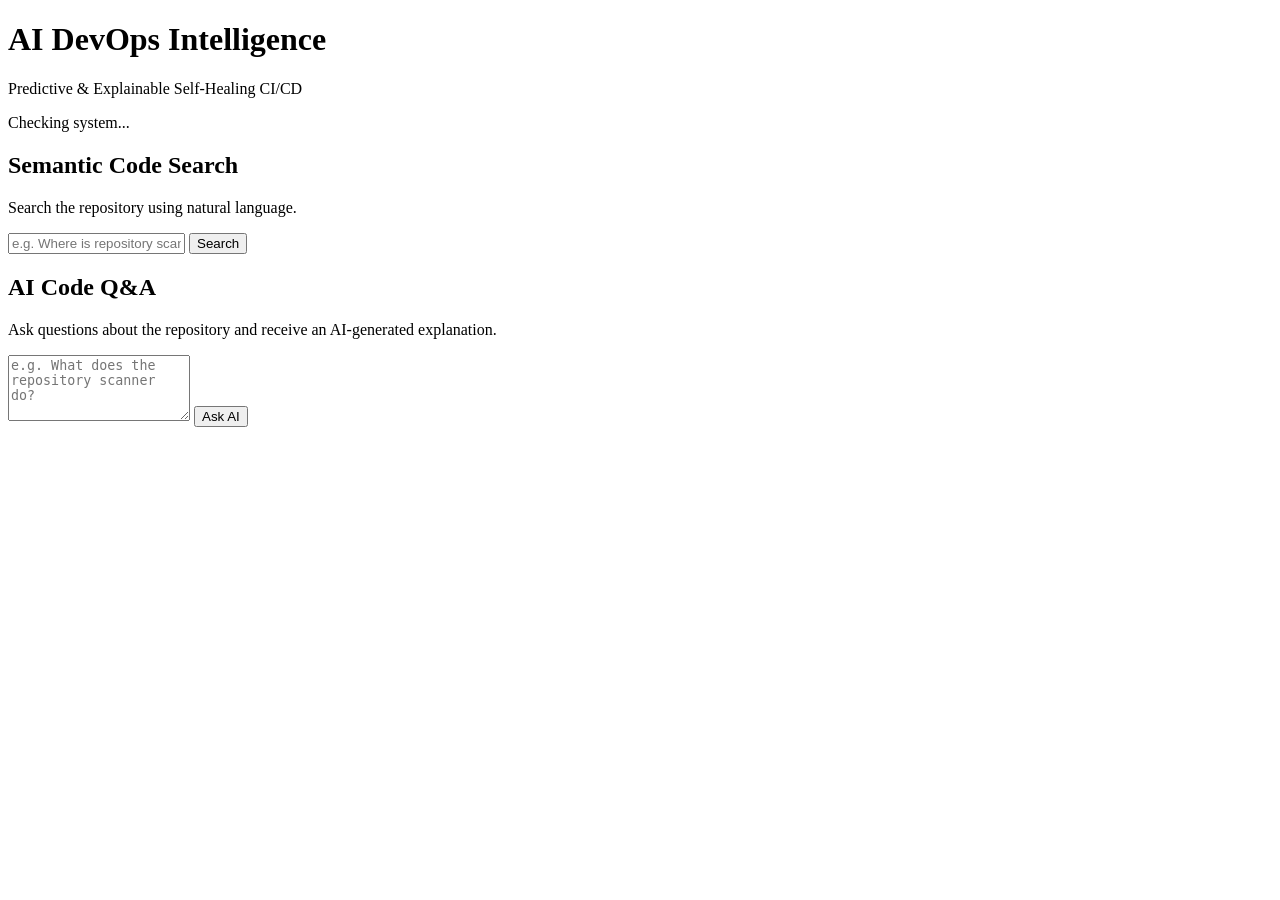
==== src/static/index.html @ eff93aab "feat: add AI code intelligence dashboard" ====
<!DOCTYPE html>
<html lang="en">
<head>
    <meta charset="UTF-8">
    <meta name="viewport" content="width=device-width, initial-scale=1.0">
    <title>AI DevOps Intelligence</title>
    <link rel="stylesheet" href="/static/style.css">
</head>

<body>
    <header class="header">
        <div>
            <h1>AI DevOps Intelligence</h1>
            <p>Predictive & Explainable Self-Healing CI/CD</p>
        </div>
        <div id="health-status" class="status">Checking system...</div>
    </header>

    <main class="container">

        <section class="card">
            <h2>Semantic Code Search</h2>
            <p>Search the repository using natural language.</p>

            <div class="input-row">
                <input
                    id="search-query"
                    type="text"
                    placeholder="e.g. Where is repository scanning implemented?"
                >
                <button onclick="semanticSearch()">Search</button>
            </div>

            <div id="search-results"></div>
        </section>

        <section class="card">
            <h2>AI Code Q&A</h2>
            <p>Ask questions about the repository and receive an AI-generated explanation.</p>

            <textarea
                id="qa-question"
                rows="4"
                placeholder="e.g. What does the repository scanner do?"
            ></textarea>

            <button onclick="askQuestion()">Ask AI</button>

            <div id="qa-results"></div>
        </section>

    </main>

    <script src="/static/app.js"></script>
</body>
</html>
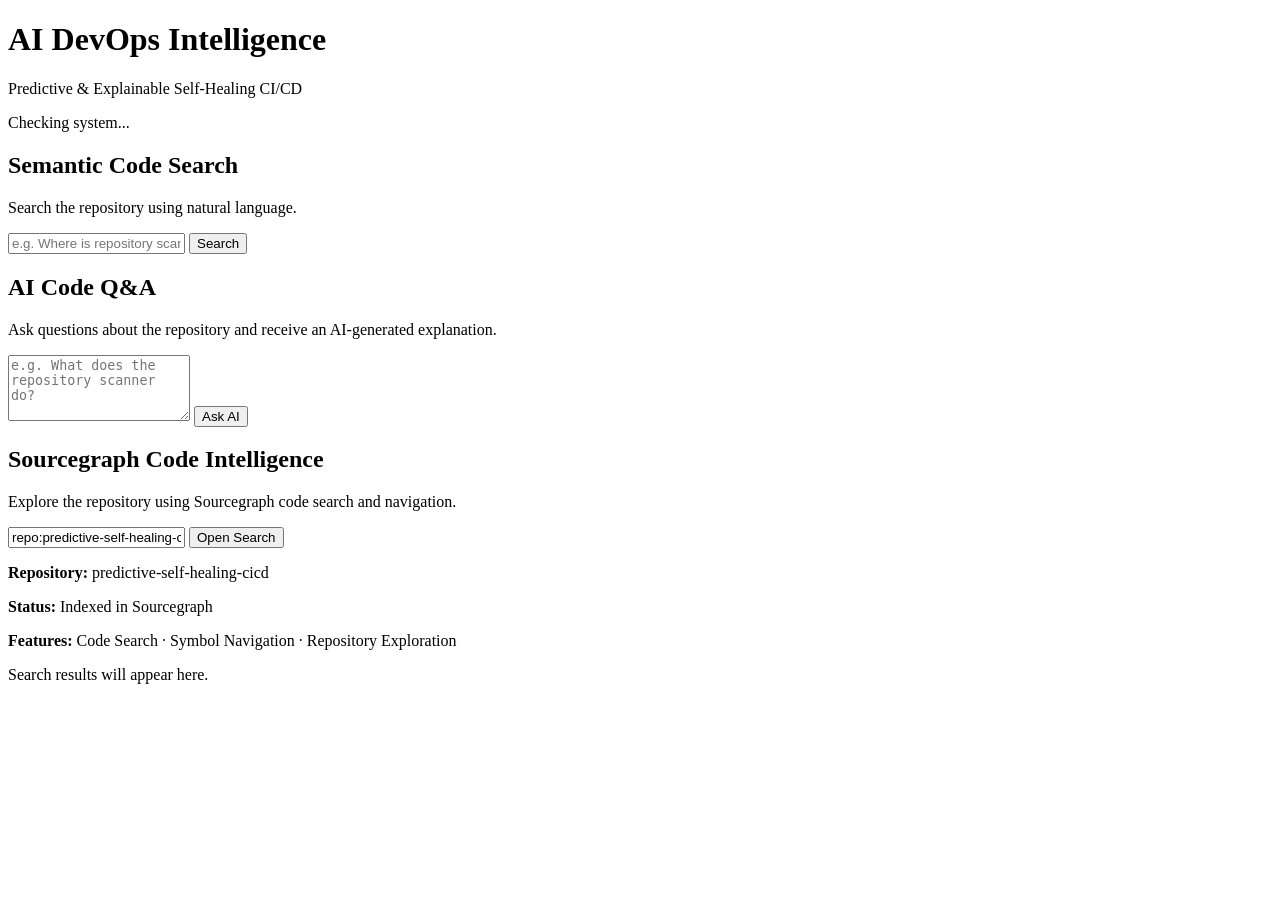
==== commit 13966329: "feat: add Sourcegraph code intelligence and AI explanations" ====
--- a/src/static/index.html
+++ b/src/static/index.html
@@ -49,6 +49,34 @@
             <div id="qa-results"></div>
         </section>
 
+
+        <section class="card">
+            <h2>Sourcegraph Code Intelligence</h2>
+            <p>
+                Explore the repository using Sourcegraph code search and navigation.
+            </p>
+
+            <div class="input-row">
+                <input
+                    id="sourcegraph-query"
+                    type="text"
+                    value="repo:predictive-self-healing-cicd"
+                    placeholder="e.g. repo:predictive-self-healing-cicd health_check"
+                >
+                <button onclick="openSourcegraph()">Open Search</button>
+            </div>
+
+            <div class="sourcegraph-info">
+                <p><strong>Repository:</strong> predictive-self-healing-cicd</p>
+                <p><strong>Status:</strong> Indexed in Sourcegraph</p>
+                <p><strong>Features:</strong> Code Search · Symbol Navigation · Repository Exploration</p>
+            </div>
+
+            <div id="sourcegraph-results" class="sourcegraph-results">
+                <p>Search results will appear here.</p>
+            </div>
+        </section>
+
     </main>
 
     <script src="/static/app.js"></script>
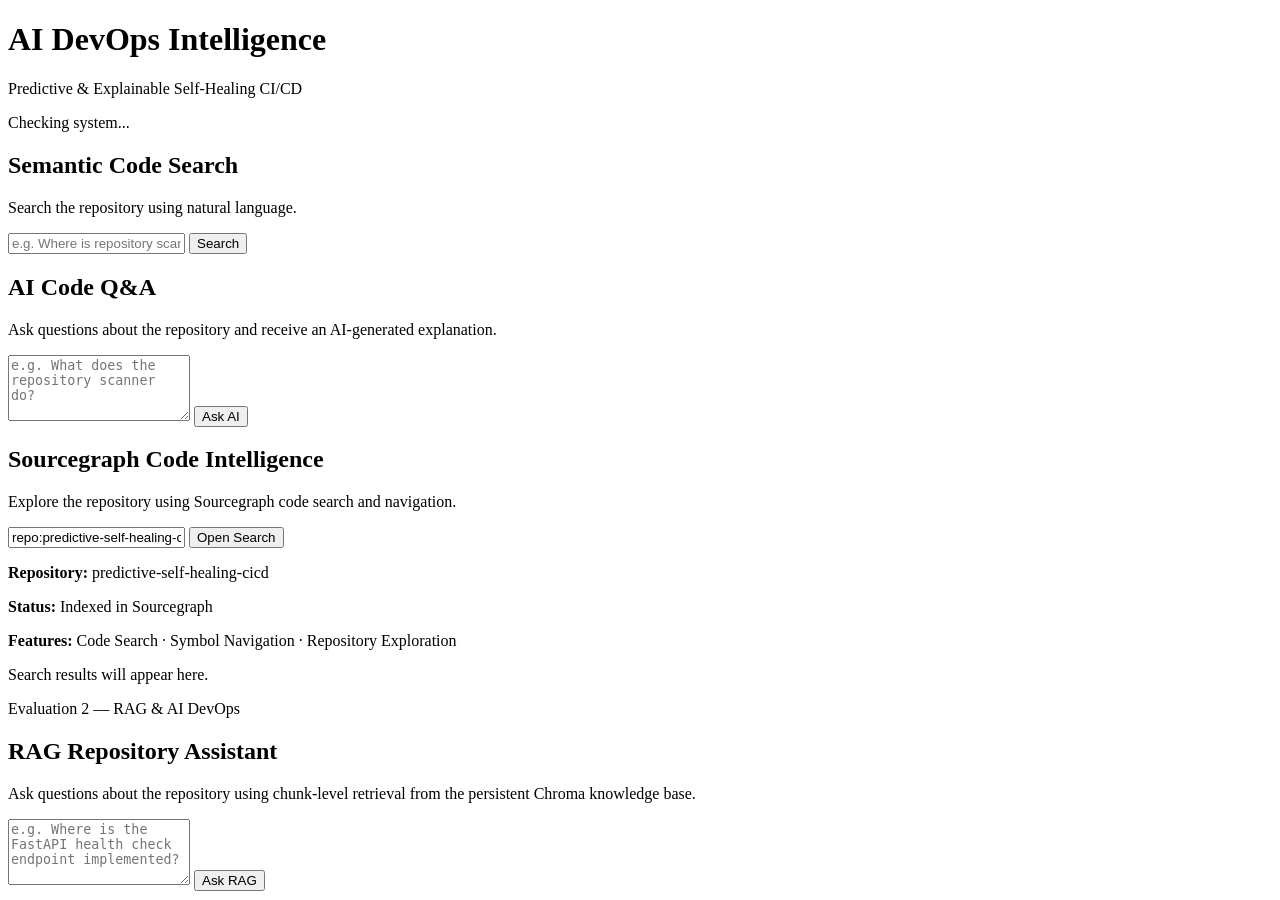
==== commit 3c4e7317: "feat: add RAG repository assistant UI" ====
--- a/src/static/index.html
+++ b/src/static/index.html
@@ -77,6 +77,25 @@
             </div>
         </section>
 
+        <section class="card evaluation-section">
+            <div class="evaluation-badge">Evaluation 2 — RAG &amp; AI DevOps</div>
+            <h2>RAG Repository Assistant</h2>
+            <p>
+                Ask questions about the repository using chunk-level retrieval
+                from the persistent Chroma knowledge base.
+            </p>
+
+            <textarea
+                id="rag-question"
+                rows="4"
+                placeholder="e.g. Where is the FastAPI health check endpoint implemented?"
+            ></textarea>
+
+            <button onclick="askRAG()">Ask RAG</button>
+
+            <div id="rag-results"></div>
+        </section>
+
     </main>
 
     <script src="/static/app.js"></script>
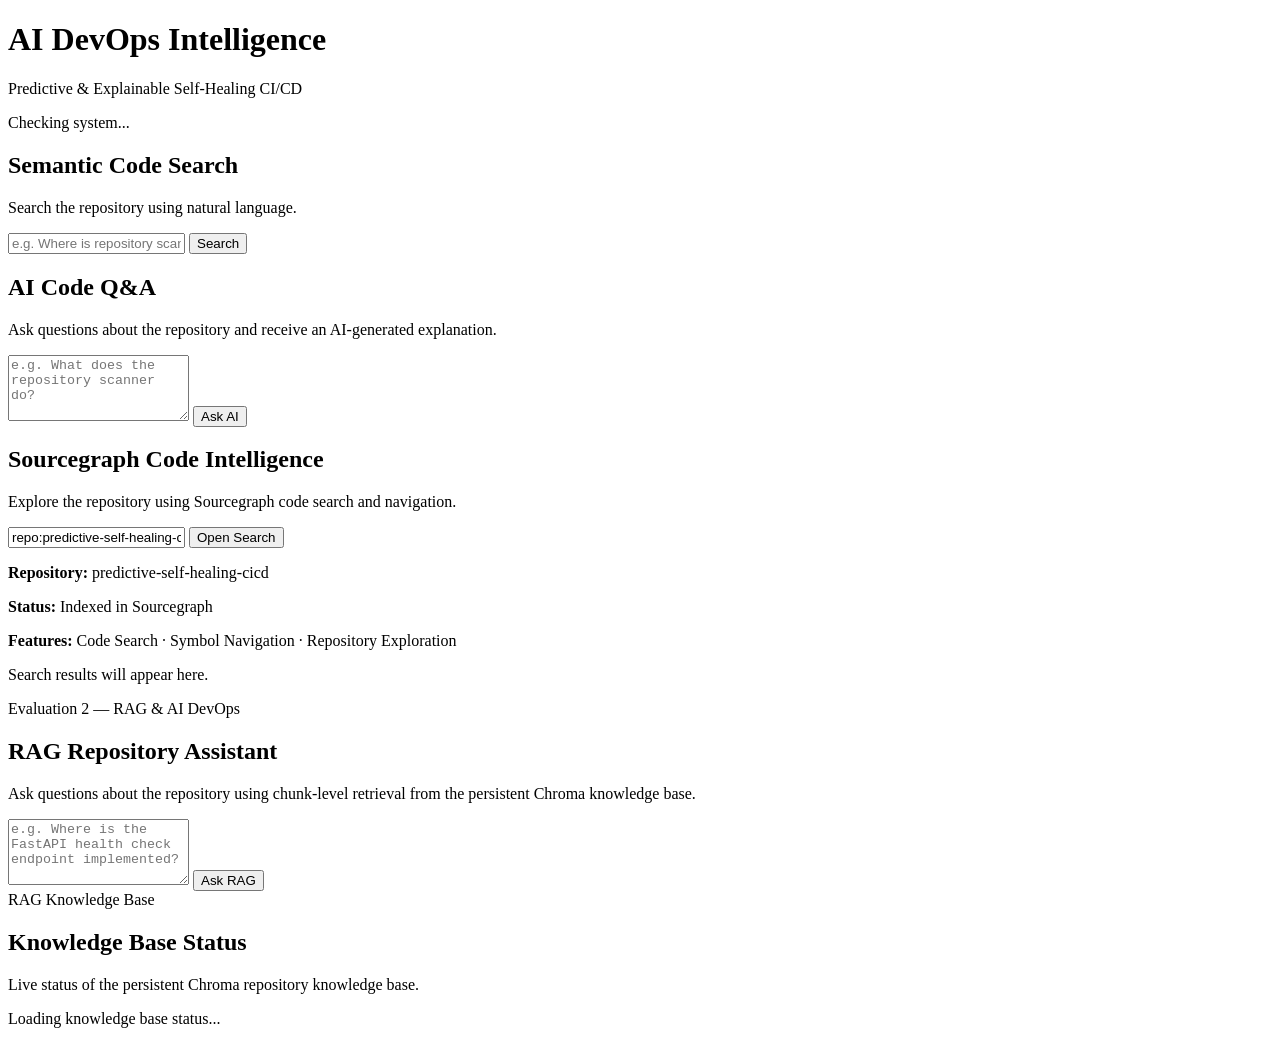
==== commit c0b075df: "feat: add RAG knowledge base status UI" ====
--- a/src/static/index.html
+++ b/src/static/index.html
@@ -96,6 +96,18 @@
             <div id="rag-results"></div>
         </section>
 
+        <section class="card rag-status-card">
+            <div class="evaluation-badge">RAG Knowledge Base</div>
+            <h2>Knowledge Base Status</h2>
+            <p>
+                Live status of the persistent Chroma repository knowledge base.
+            </p>
+
+            <div id="rag-status" class="rag-status-grid">
+                <p class="loading">Loading knowledge base status...</p>
+            </div>
+        </section>
+
     </main>
 
     <script src="/static/app.js"></script>
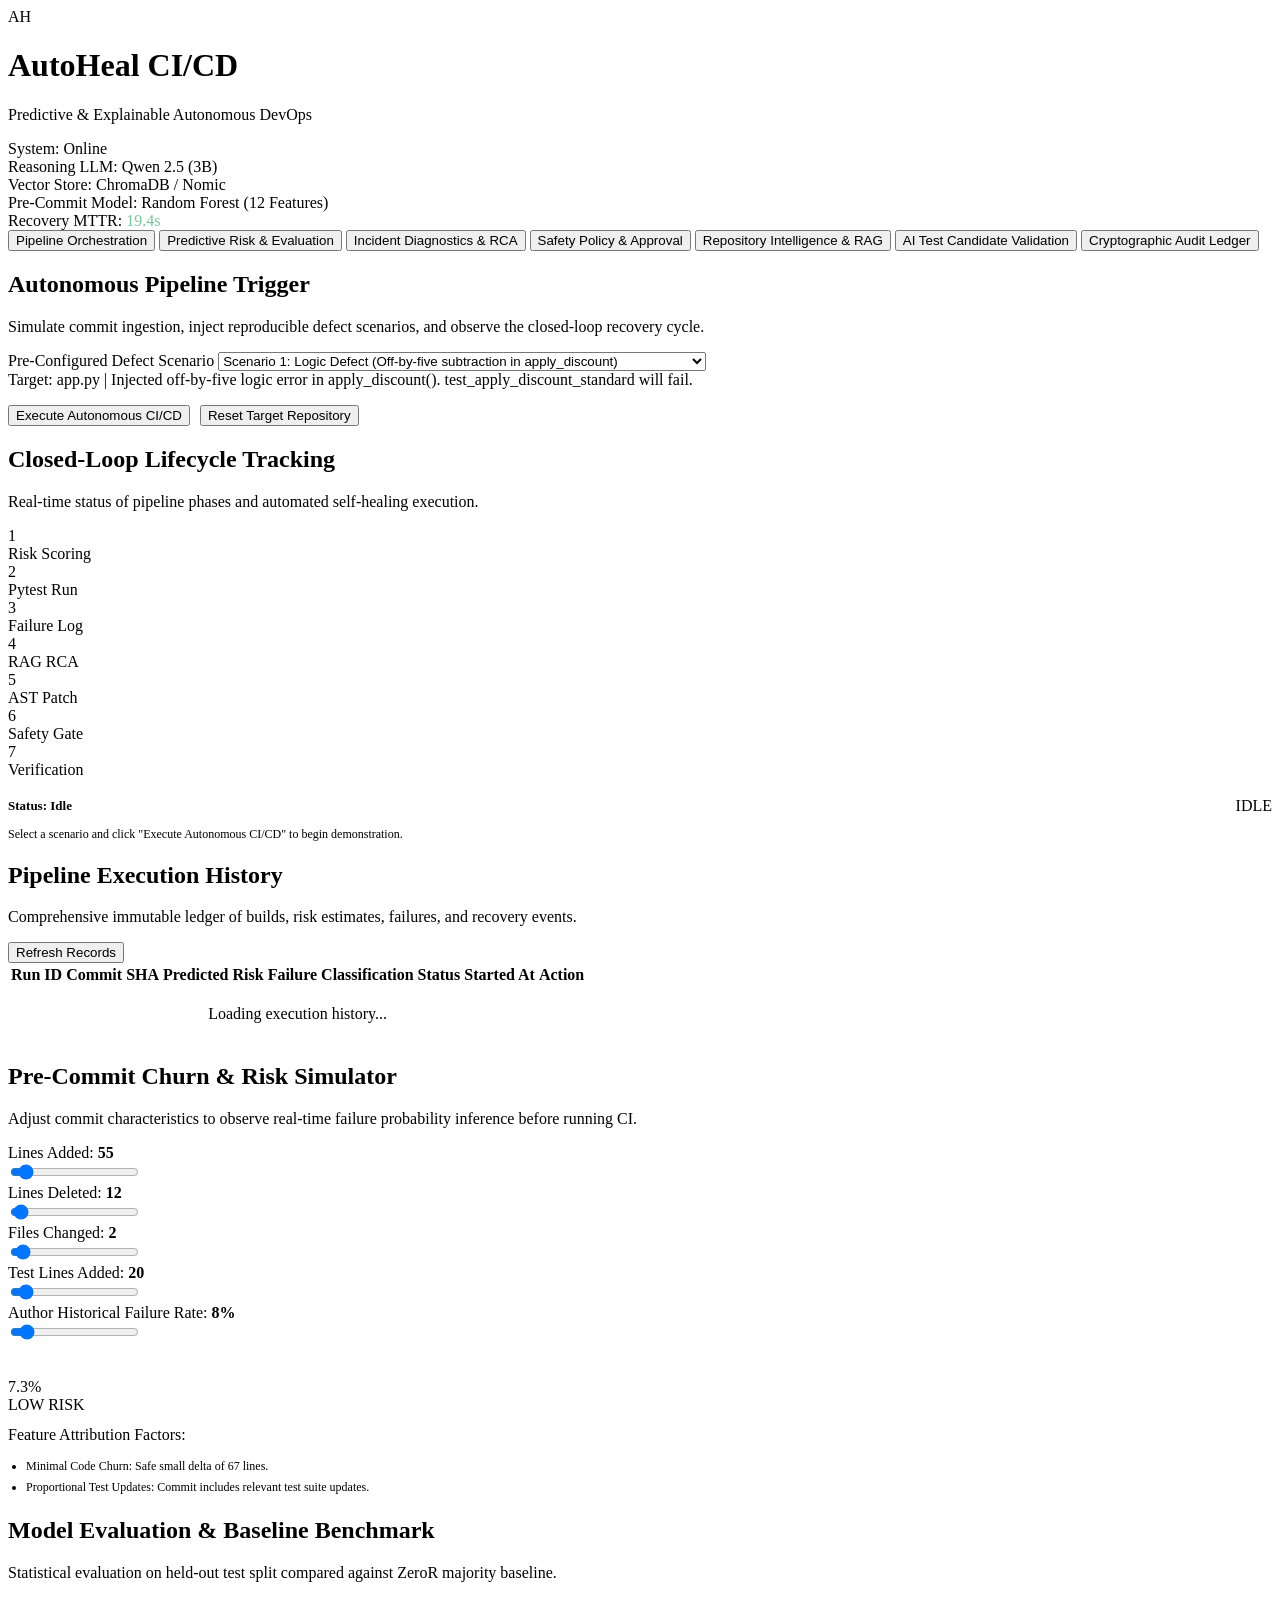
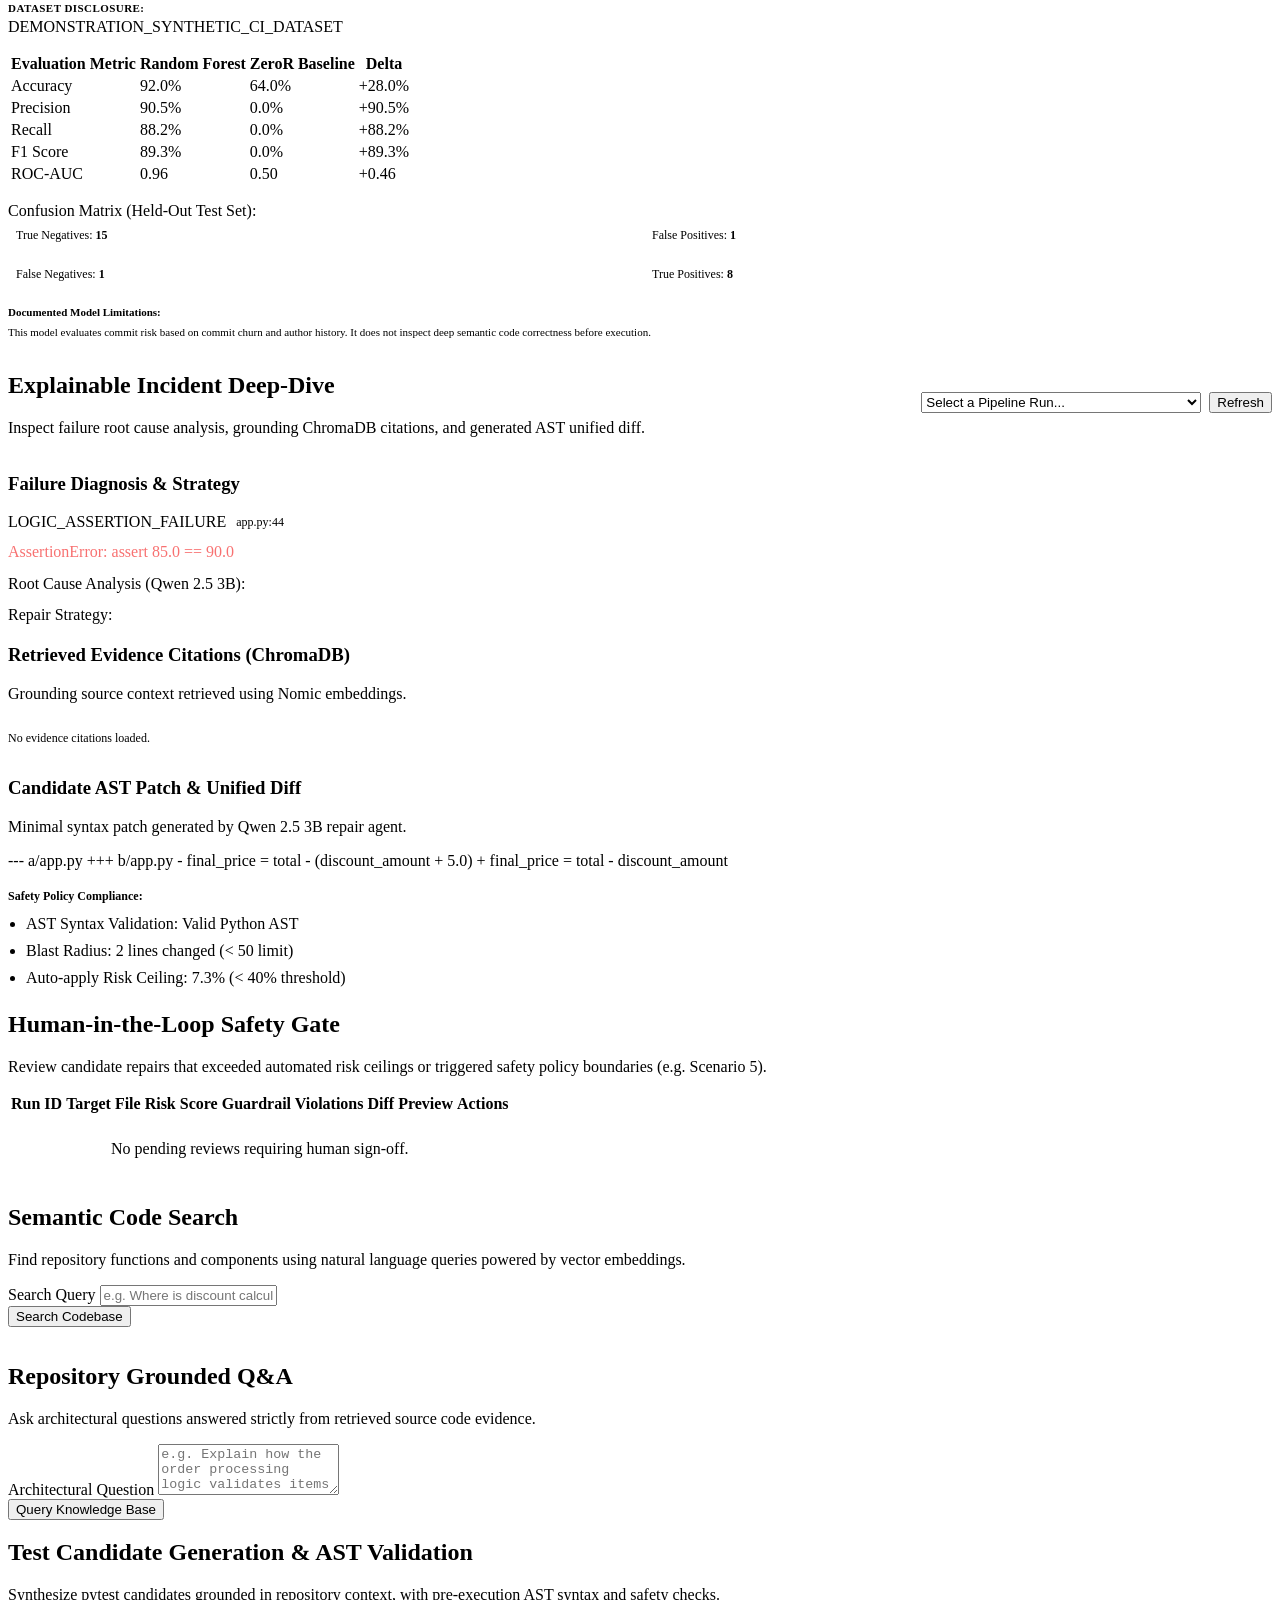
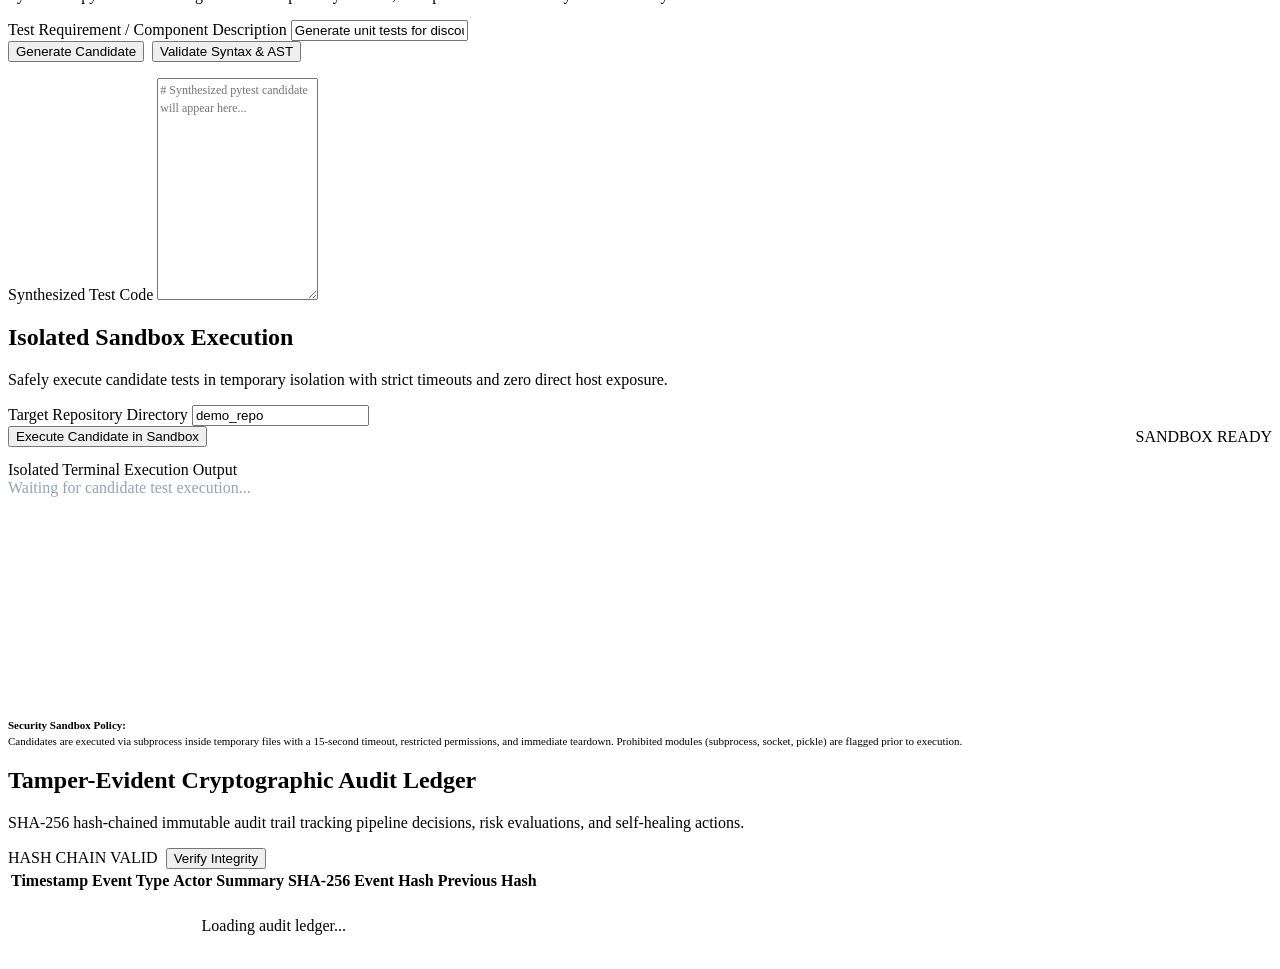
==== commit bc5216d5: "Updated the UI and Files" ====
--- a/src/static/index.html
+++ b/src/static/index.html
@@ -3,110 +3,577 @@
 <head>
     <meta charset="UTF-8">
     <meta name="viewport" content="width=device-width, initial-scale=1.0">
-    <title>AI DevOps Intelligence</title>
+    <title>AutoHeal CI/CD — Enterprise Autonomous DevOps Platform</title>
     <link rel="stylesheet" href="/static/style.css">
+    <link rel="preconnect" href="https://fonts.googleapis.com">
+    <link rel="preconnect" href="https://fonts.gstatic.com" crossorigin>
+    <link href="https://fonts.googleapis.com/css2?family=Inter:wght@400;500;600;700&family=JetBrains+Mono:wght@400;500;600&display=swap" rel="stylesheet">
 </head>
-
 <body>
-    <header class="header">
-        <div>
-            <h1>AI DevOps Intelligence</h1>
-            <p>Predictive & Explainable Self-Healing CI/CD</p>
-        </div>
-        <div id="health-status" class="status">Checking system...</div>
+
+    <!-- Human-Crafted Forest Green & Warm Cream Header -->
+    <header class="enterprise-header">
+        <div class="brand-section">
+            <span class="brand-badge">AH</span>
+            <div>
+                <h1 class="brand-title">AutoHeal CI/CD</h1>
+                <p class="brand-subtitle">Predictive & Explainable Autonomous DevOps</p>
+            </div>
+        </div>
+
+        <div class="telemetry-cluster">
+            <div class="cluster-item">
+                <span class="cluster-status-dot"></span>
+                <span class="cluster-label">System:</span>
+                <span class="cluster-value" id="system-health">Online</span>
+            </div>
+            <div class="cluster-item">
+                <span class="cluster-label">Reasoning LLM:</span>
+                <span class="cluster-value">Qwen 2.5 (3B)</span>
+            </div>
+            <div class="cluster-item">
+                <span class="cluster-label">Vector Store:</span>
+                <span class="cluster-value">ChromaDB / Nomic</span>
+            </div>
+            <div class="cluster-item">
+                <span class="cluster-label">Pre-Commit Model:</span>
+                <span class="cluster-value">Random Forest (12 Features)</span>
+            </div>
+            <div class="cluster-item">
+                <span class="cluster-label">Recovery MTTR:</span>
+                <span class="cluster-value" style="color: #74c69d;">19.4s</span>
+            </div>
+        </div>
     </header>
 
-    <main class="container">
-
-        <section class="card">
-            <h2>Semantic Code Search</h2>
-            <p>Search the repository using natural language.</p>
-
-            <div class="input-row">
-                <input
-                    id="search-query"
-                    type="text"
-                    placeholder="e.g. Where is repository scanning implemented?"
-                >
-                <button onclick="semanticSearch()">Search</button>
-            </div>
-
-            <div id="search-results"></div>
-        </section>
-
-        <section class="card">
-            <h2>AI Code Q&A</h2>
-            <p>Ask questions about the repository and receive an AI-generated explanation.</p>
-
-            <textarea
-                id="qa-question"
-                rows="4"
-                placeholder="e.g. What does the repository scanner do?"
-            ></textarea>
-
-            <button onclick="askQuestion()">Ask AI</button>
-
-            <div id="qa-results"></div>
-        </section>
-
-
-        <section class="card">
-            <h2>Sourcegraph Code Intelligence</h2>
-            <p>
-                Explore the repository using Sourcegraph code search and navigation.
-            </p>
-
-            <div class="input-row">
-                <input
-                    id="sourcegraph-query"
-                    type="text"
-                    value="repo:predictive-self-healing-cicd"
-                    placeholder="e.g. repo:predictive-self-healing-cicd health_check"
-                >
-                <button onclick="openSourcegraph()">Open Search</button>
-            </div>
-
-            <div class="sourcegraph-info">
-                <p><strong>Repository:</strong> predictive-self-healing-cicd</p>
-                <p><strong>Status:</strong> Indexed in Sourcegraph</p>
-                <p><strong>Features:</strong> Code Search · Symbol Navigation · Repository Exploration</p>
-            </div>
-
-            <div id="sourcegraph-results" class="sourcegraph-results">
-                <p>Search results will appear here.</p>
-            </div>
-        </section>
-
-        <section class="card evaluation-section">
-            <div class="evaluation-badge">Evaluation 2 — RAG &amp; AI DevOps</div>
-            <h2>RAG Repository Assistant</h2>
-            <p>
-                Ask questions about the repository using chunk-level retrieval
-                from the persistent Chroma knowledge base.
-            </p>
-
-            <textarea
-                id="rag-question"
-                rows="4"
-                placeholder="e.g. Where is the FastAPI health check endpoint implemented?"
-            ></textarea>
-
-            <button onclick="askRAG()">Ask RAG</button>
-
-            <div id="rag-results"></div>
-        </section>
-
-        <section class="card rag-status-card">
-            <div class="evaluation-badge">RAG Knowledge Base</div>
-            <h2>Knowledge Base Status</h2>
-            <p>
-                Live status of the persistent Chroma repository knowledge base.
-            </p>
-
-            <div id="rag-status" class="rag-status-grid">
-                <p class="loading">Loading knowledge base status...</p>
-            </div>
-        </section>
+    <!-- Navigation Tabs -->
+    <nav class="enterprise-nav">
+        <button class="nav-tab-item active" onclick="switchTab('pipeline')">Pipeline Orchestration</button>
+        <button class="nav-tab-item" onclick="switchTab('risk')">Predictive Risk & Evaluation</button>
+        <button class="nav-tab-item" onclick="switchTab('incidents')">Incident Diagnostics & RCA</button>
+        <button class="nav-tab-item" onclick="switchTab('healing')">
+            Safety Policy & Approval
+            <span id="pending-count-badge" class="status-pill warning" style="display:none; margin-left:6px; font-size:10px;">0</span>
+        </button>
+        <button class="nav-tab-item" onclick="switchTab('intelligence')">Repository Intelligence & RAG</button>
+        <button class="nav-tab-item" onclick="switchTab('testgen')">AI Test Candidate Validation</button>
+        <button class="nav-tab-item" onclick="switchTab('audit')">Cryptographic Audit Ledger</button>
+    </nav>
+
+    <!-- Main Container -->
+    <main class="main-wrapper">
+
+        <!-- TAB 1: PIPELINE ORCHESTRATION -->
+        <div id="tab-pipeline" class="tab-pane active">
+            <div class="grid-cols-2">
+                <!-- Fault Injection & Execution Controls -->
+                <div class="panel">
+                    <div class="panel-header">
+                        <div>
+                            <h2 class="panel-title">Autonomous Pipeline Trigger</h2>
+                            <p class="panel-description">Simulate commit ingestion, inject reproducible defect scenarios, and observe the closed-loop recovery cycle.</p>
+                        </div>
+                    </div>
+
+                    <div class="field-group">
+                        <label class="field-label" for="scenario-select">Pre-Configured Defect Scenario</label>
+                        <select id="scenario-select" onchange="onScenarioChange()">
+                            <option value="clean">Clean Commit (All Unit Tests Passing)</option>
+                            <option value="1" selected>Scenario 1: Logic Defect (Off-by-five subtraction in apply_discount)</option>
+                            <option value="2">Scenario 2: Syntax Error (Unclosed parenthesis in tax calculation)</option>
+                            <option value="3">Scenario 3: Dependency Defect (Missing module import statement)</option>
+                            <option value="4">Scenario 4: Configuration Typo (Port mismatch in microservice setting)</option>
+                            <option value="5">Scenario 5: High-Risk Inversion (Triggers Safety Boundary & Human Approval)</option>
+                        </select>
+                    </div>
+
+                    <div id="scenario-details" class="callout" style="margin-bottom: 16px;">
+                        Target: app.py | Injected off-by-five logic error in apply_discount(). test_apply_discount_standard will fail.
+                    </div>
+
+                    <div style="display: flex; gap: 10px;">
+                        <button id="btn-trigger" class="btn btn-primary" onclick="triggerPipeline()">
+                            Execute Autonomous CI/CD
+                        </button>
+                        <button class="btn btn-secondary" onclick="resetDemoRepo()">
+                            Reset Target Repository
+                        </button>
+                    </div>
+                </div>
+
+                <!-- Closed-Loop Stepper -->
+                <div class="panel">
+                    <div class="panel-header">
+                        <div>
+                            <h2 class="panel-title">Closed-Loop Lifecycle Tracking</h2>
+                            <p class="panel-description">Real-time status of pipeline phases and automated self-healing execution.</p>
+                        </div>
+                    </div>
+
+                    <div class="pipeline-stepper">
+                        <div id="step-1" class="stepper-step">
+                            <div class="step-indicator">1</div>
+                            <span class="step-title">Risk Scoring</span>
+                        </div>
+                        <div id="step-2" class="stepper-step">
+                            <div class="step-indicator">2</div>
+                            <span class="step-title">Pytest Run</span>
+                        </div>
+                        <div id="step-3" class="stepper-step">
+                            <div class="step-indicator">3</div>
+                            <span class="step-title">Failure Log</span>
+                        </div>
+                        <div id="step-4" class="stepper-step">
+                            <div class="step-indicator">4</div>
+                            <span class="step-title">RAG RCA</span>
+                        </div>
+                        <div id="step-5" class="stepper-step">
+                            <div class="step-indicator">5</div>
+                            <span class="step-title">AST Patch</span>
+                        </div>
+                        <div id="step-6" class="stepper-step">
+                            <div class="step-indicator">6</div>
+                            <span class="step-title">Safety Gate</span>
+                        </div>
+                        <div id="step-7" class="stepper-step">
+                            <div class="step-indicator">7</div>
+                            <span class="step-title">Verification</span>
+                        </div>
+                    </div>
+
+                    <div id="live-status-card" class="callout" style="background-color: var(--bg-elevated); border-left-color: var(--brand-primary); margin-top: 18px;">
+                        <div style="display: flex; justify-content: space-between; align-items: center; margin-bottom: 6px;">
+                            <strong id="live-run-title" style="font-size: 13px; color: var(--text-primary);">Status: Idle</strong>
+                            <span id="live-run-badge" class="status-pill info">IDLE</span>
+                        </div>
+                        <p id="live-run-msg" style="font-size: 12px; color: var(--text-secondary); margin-bottom: 0;">
+                            Select a scenario and click "Execute Autonomous CI/CD" to begin demonstration.
+                        </p>
+                    </div>
+                </div>
+            </div>
+
+            <!-- Executions Ledger Table -->
+            <div class="panel" style="margin-top: 20px;">
+                <div class="panel-header">
+                    <div>
+                        <h2 class="panel-title">Pipeline Execution History</h2>
+                        <p class="panel-description">Comprehensive immutable ledger of builds, risk estimates, failures, and recovery events.</p>
+                    </div>
+                    <button class="btn btn-secondary" onclick="loadPipelineRuns()">Refresh Records</button>
+                </div>
+
+                <div class="data-table-wrapper">
+                    <table class="data-table">
+                        <thead>
+                            <tr>
+                                <th>Run ID</th>
+                                <th>Commit SHA</th>
+                                <th>Predicted Risk</th>
+                                <th>Failure Classification</th>
+                                <th>Status</th>
+                                <th>Started At</th>
+                                <th>Action</th>
+                            </tr>
+                        </thead>
+                        <tbody id="runs-table-body">
+                            <tr><td colspan="7" style="text-align:center; color:var(--text-muted); padding: 18px;">Loading execution history...</td></tr>
+                        </tbody>
+                    </table>
+                </div>
+            </div>
+        </div>
+
+        <!-- TAB 2: PRE-COMMIT RISK & MODEL EVALUATION -->
+        <div id="tab-risk" class="tab-pane">
+            <div class="grid-cols-2">
+                <!-- Simulator Panel -->
+                <div class="panel">
+                    <div class="panel-header">
+                        <div>
+                            <h2 class="panel-title">Pre-Commit Churn & Risk Simulator</h2>
+                            <p class="panel-description">Adjust commit characteristics to observe real-time failure probability inference before running CI.</p>
+                        </div>
+                    </div>
+
+                    <div class="slider-unit">
+                        <div class="slider-labels">
+                            <span>Lines Added:</span>
+                            <strong id="val-lines-added">55</strong>
+                        </div>
+                        <input type="range" id="input-lines-added" min="0" max="800" value="55" oninput="onRiskSliderChange()">
+                    </div>
+
+                    <div class="slider-unit">
+                        <div class="slider-labels">
+                            <span>Lines Deleted:</span>
+                            <strong id="val-lines-deleted">12</strong>
+                        </div>
+                        <input type="range" id="input-lines-deleted" min="0" max="400" value="12" oninput="onRiskSliderChange()">
+                    </div>
+
+                    <div class="slider-unit">
+                        <div class="slider-labels">
+                            <span>Files Changed:</span>
+                            <strong id="val-files-changed">2</strong>
+                        </div>
+                        <input type="range" id="input-files-changed" min="1" max="25" value="2" oninput="onRiskSliderChange()">
+                    </div>
+
+                    <div class="slider-unit">
+                        <div class="slider-labels">
+                            <span>Test Lines Added:</span>
+                            <strong id="val-test-lines">20</strong>
+                        </div>
+                        <input type="range" id="input-test-lines" min="0" max="300" value="20" oninput="onRiskSliderChange()">
+                    </div>
+
+                    <div class="slider-unit">
+                        <div class="slider-labels">
+                            <span>Author Historical Failure Rate:</span>
+                            <strong id="val-fail-rate">8%</strong>
+                        </div>
+                        <input type="range" id="input-fail-rate" min="0" max="100" value="8" oninput="onRiskSliderChange()">
+                    </div>
+
+                    <div style="margin-top: 20px; padding-top: 14px; border-top: 1px solid var(--border-subtle);">
+                        <div class="metric-row">
+                            <span id="sim-risk-score" class="metric-value-large" style="color: var(--status-success);">7.3%</span>
+                            <div class="progress-track">
+                                <div id="sim-risk-bar" class="progress-bar-fill" style="width: 7.3%; background-color: var(--status-success);"></div>
+                            </div>
+                            <span id="sim-risk-tier" class="status-pill success">LOW RISK</span>
+                        </div>
+                        <div style="margin-top: 12px;">
+                            <span class="field-label">Feature Attribution Factors:</span>
+                            <ul id="sim-risk-factors" style="font-size: 12px; color: var(--text-secondary); padding-left: 18px; line-height: 1.7;">
+                                <li>Minimal Code Churn: Safe small delta of 67 lines.</li>
+                                <li>Proportional Test Updates: Commit includes relevant test suite updates.</li>
+                            </ul>
+                        </div>
+                    </div>
+                </div>
+
+                <!-- Model Evaluation & Baseline Comparison -->
+                <div class="panel">
+                    <div class="panel-header">
+                        <div>
+                            <h2 class="panel-title">Model Evaluation & Baseline Benchmark</h2>
+                            <p class="panel-description">Statistical evaluation on held-out test split compared against ZeroR majority baseline.</p>
+                        </div>
+                    </div>
+
+                    <div class="callout alert-warning" style="margin-bottom: 16px;">
+                        <strong style="color: var(--text-primary); font-size: 11px; text-transform: uppercase; letter-spacing: 0.04em;">Dataset Disclosure:</strong>
+                        <span id="eval-dataset-label" style="display: block; margin-top: 2px;">DEMONSTRATION_SYNTHETIC_CI_DATASET</span>
+                    </div>
+
+                    <div class="data-table-wrapper" style="margin-bottom: 16px;">
+                        <table class="data-table">
+                            <thead>
+                                <tr>
+                                    <th>Evaluation Metric</th>
+                                    <th>Random Forest</th>
+                                    <th>ZeroR Baseline</th>
+                                    <th>Delta</th>
+                                </tr>
+                            </thead>
+                            <tbody id="eval-metrics-tbody">
+                                <tr><td>Accuracy</td><td id="eval-rf-acc">92.0%</td><td id="eval-base-acc">64.0%</td><td style="color:var(--status-success);">+28.0%</td></tr>
+                                <tr><td>Precision</td><td id="eval-rf-prec">90.5%</td><td>0.0%</td><td style="color:var(--status-success);">+90.5%</td></tr>
+                                <tr><td>Recall</td><td id="eval-rf-rec">88.2%</td><td>0.0%</td><td style="color:var(--status-success);">+88.2%</td></tr>
+                                <tr><td>F1 Score</td><td id="eval-rf-f1">89.3%</td><td>0.0%</td><td style="color:var(--status-success);">+89.3%</td></tr>
+                                <tr><td>ROC-AUC</td><td id="eval-rf-auc">0.96</td><td>0.50</td><td style="color:var(--status-success);">+0.46</td></tr>
+                            </tbody>
+                        </table>
+                    </div>
+
+                    <div style="margin-bottom: 14px;">
+                        <span class="field-label">Confusion Matrix (Held-Out Test Set):</span>
+                        <div id="eval-confusion-matrix" style="display: grid; grid-template-columns: 1fr 1fr; gap: 8px; font-family: var(--font-mono); font-size: 12px;">
+                            <div class="callout" style="padding: 8px;">True Negatives: <strong id="eval-tn">15</strong></div>
+                            <div class="callout" style="padding: 8px;">False Positives: <strong id="eval-fp">1</strong></div>
+                            <div class="callout" style="padding: 8px;">False Negatives: <strong id="eval-fn">1</strong></div>
+                            <div class="callout" style="padding: 8px;">True Positives: <strong id="eval-tp">8</strong></div>
+                        </div>
+                    </div>
+
+                    <div class="callout" style="font-size: 11px; line-height: 1.5;">
+                        <strong style="color: var(--text-primary);">Documented Model Limitations:</strong>
+                        <p id="eval-limitations" style="margin-top: 4px; color: var(--text-secondary);">
+                            This model evaluates commit risk based on commit churn and author history. It does not inspect deep semantic code correctness before execution.
+                        </p>
+                    </div>
+                </div>
+            </div>
+        </div>
+
+        <!-- TAB 3: INCIDENT DIAGNOSTICS & RCA -->
+        <div id="tab-incidents" class="tab-pane">
+            <div class="panel" style="margin-bottom: 20px;">
+                <div style="display: flex; justify-content: space-between; align-items: center;">
+                    <div>
+                        <h2 class="panel-title">Explainable Incident Deep-Dive</h2>
+                        <p class="panel-description">Inspect failure root cause analysis, grounding ChromaDB citations, and generated AST unified diff.</p>
+                    </div>
+                    <div style="display: flex; gap: 8px;">
+                        <select id="incident-run-select" onchange="onSelectIncidentRun()" style="width: 280px;">
+                            <option value="">Select a Pipeline Run...</option>
+                        </select>
+                        <button class="btn btn-secondary" onclick="loadPipelineRuns()">Refresh</button>
+                    </div>
+                </div>
+            </div>
+
+            <div class="grid-cols-2">
+                <!-- Left: Diagnostic Evidence -->
+                <div>
+                    <div class="panel" style="margin-bottom: 20px;">
+                        <div class="panel-header">
+                            <div>
+                                <h3 class="panel-title">Failure Diagnosis & Strategy</h3>
+                            </div>
+                        </div>
+
+                        <div id="incident-failure-info" style="display: flex; align-items: center; gap: 10px; margin-bottom: 12px;">
+                            <span class="status-pill danger" id="inc-fail-type">LOGIC_ASSERTION_FAILURE</span>
+                            <span id="inc-fail-loc" style="font-size: 12px; color: var(--text-muted); font-family: var(--font-mono);">app.py:44</span>
+                        </div>
+
+                        <div class="code-container" id="inc-error-msg" style="margin-bottom: 14px; color: #f87171;">
+                            AssertionError: assert 85.0 == 90.0
+                        </div>
+
+                        <div style="margin-bottom: 12px;">
+                            <span class="field-label">Root Cause Analysis (Qwen 2.5 3B):</span>
+                            <p id="inc-rca-text" style="font-size: 13px; color: var(--text-primary); line-height: 1.6;"></p>
+                        </div>
+
+                        <div>
+                            <span class="field-label">Repair Strategy:</span>
+                            <p id="inc-strategy-text" style="font-size: 13px; color: var(--text-secondary); line-height: 1.6;"></p>
+                        </div>
+                    </div>
+
+                    <div class="panel">
+                        <div class="panel-header">
+                            <div>
+                                <h3 class="panel-title">Retrieved Evidence Citations (ChromaDB)</h3>
+                                <p class="panel-description">Grounding source context retrieved using Nomic embeddings.</p>
+                            </div>
+                        </div>
+                        <div id="inc-citations-list" style="display: flex; flex-direction: column; gap: 10px;">
+                            <p style="color: var(--text-muted); font-size: 12px;">No evidence citations loaded.</p>
+                        </div>
+                    </div>
+                </div>
+
+                <!-- Right: Unified Git Diff -->
+                <div class="panel">
+                    <div class="panel-header">
+                        <div>
+                            <h3 class="panel-title">Candidate AST Patch & Unified Diff</h3>
+                            <p class="panel-description">Minimal syntax patch generated by Qwen 2.5 3B repair agent.</p>
+                        </div>
+                    </div>
+
+                    <div id="inc-diff-view" class="diff-view">
+                        <span class="diff-meta">--- a/app.py</span>
+                        <span class="diff-meta">+++ b/app.py</span>
+                        <span class="diff-del">-    final_price = total - (discount_amount + 5.0)</span>
+                        <span class="diff-add">+    final_price = total - discount_amount</span>
+                    </div>
+
+                    <div id="inc-safety-status" class="callout" style="margin-top: 16px;">
+                        <strong style="color: var(--text-primary); font-size: 12px;">Safety Policy Compliance:</strong>
+                        <ul id="inc-safety-list" style="margin-top: 6px; padding-left: 18px; color: var(--text-secondary); line-height: 1.7;">
+                            <li>AST Syntax Validation: Valid Python AST</li>
+                            <li>Blast Radius: 2 lines changed (&lt; 50 limit)</li>
+                            <li>Auto-apply Risk Ceiling: 7.3% (&lt; 40% threshold)</li>
+                        </ul>
+                    </div>
+                </div>
+            </div>
+        </div>
+
+        <!-- TAB 4: HUMAN APPROVAL GATE -->
+        <div id="tab-healing" class="tab-pane">
+            <div class="panel">
+                <div class="panel-header">
+                    <div>
+                        <h2 class="panel-title">Human-in-the-Loop Safety Gate</h2>
+                        <p class="panel-description">Review candidate repairs that exceeded automated risk ceilings or triggered safety policy boundaries (e.g. Scenario 5).</p>
+                    </div>
+                </div>
+
+                <div class="data-table-wrapper">
+                    <table class="data-table">
+                        <thead>
+                            <tr>
+                                <th>Run ID</th>
+                                <th>Target File</th>
+                                <th>Risk Score</th>
+                                <th>Guardrail Violations</th>
+                                <th>Diff Preview</th>
+                                <th>Actions</th>
+                            </tr>
+                        </thead>
+                        <tbody id="hitl-table-body">
+                            <tr><td colspan="6" style="text-align:center; color:var(--text-muted); padding: 24px;">No pending reviews requiring human sign-off.</td></tr>
+                        </tbody>
+                    </table>
+                </div>
+            </div>
+        </div>
+
+        <!-- TAB 5: REPOSITORY INTELLIGENCE & RAG -->
+        <div id="tab-intelligence" class="tab-pane">
+            <div class="grid-cols-2">
+                <!-- Semantic Code Search -->
+                <div class="panel">
+                    <div class="panel-header">
+                        <div>
+                            <h2 class="panel-title">Semantic Code Search</h2>
+                            <p class="panel-description">Find repository functions and components using natural language queries powered by vector embeddings.</p>
+                        </div>
+                    </div>
+
+                    <div class="field-group">
+                        <label class="field-label" for="rag-search-input">Search Query</label>
+                        <input type="text" id="rag-search-input" placeholder="e.g. Where is discount calculation implemented?">
+                    </div>
+                    <button class="btn btn-primary" onclick="executeSemanticSearch()">Search Codebase</button>
+
+                    <div id="rag-search-results" style="margin-top: 16px; display: flex; flex-direction: column; gap: 10px;"></div>
+                </div>
+
+                <!-- AI Code Q&A -->
+                <div class="panel">
+                    <div class="panel-header">
+                        <div>
+                            <h2 class="panel-title">Repository Grounded Q&A</h2>
+                            <p class="panel-description">Ask architectural questions answered strictly from retrieved source code evidence.</p>
+                        </div>
+                    </div>
+
+                    <div class="field-group">
+                        <label class="field-label" for="rag-qa-input">Architectural Question</label>
+                        <textarea id="rag-qa-input" rows="3" placeholder="e.g. Explain how the order processing logic validates items and applies tax."></textarea>
+                    </div>
+                    <button class="btn btn-primary" onclick="executeRAGQA()">Query Knowledge Base</button>
+
+                    <div id="rag-qa-answer" class="callout" style="margin-top: 16px; display: none;"></div>
+                </div>
+            </div>
+        </div>
+
+        <!-- TAB 6: AI TEST CANDIDATE VALIDATION -->
+        <div id="tab-testgen" class="tab-pane">
+            <div class="grid-cols-2">
+                <!-- Generation & AST Validation -->
+                <div class="panel">
+                    <div class="panel-header">
+                        <div>
+                            <h2 class="panel-title">Test Candidate Generation & AST Validation</h2>
+                            <p class="panel-description">Synthesize pytest candidates grounded in repository context, with pre-execution AST syntax and safety checks.</p>
+                        </div>
+                    </div>
+
+                    <div class="field-group">
+                        <label class="field-label" for="testgen-input">Test Requirement / Component Description</label>
+                        <input type="text" id="testgen-input" value="Generate unit tests for discount calculation with standard and boundary discount values.">
+                    </div>
+                    <div style="display: flex; gap: 8px; margin-bottom: 16px;">
+                        <button id="btn-generate-test" class="btn btn-primary" onclick="generateTestCandidate()">
+                            Generate Candidate
+                        </button>
+                        <button class="btn btn-secondary" onclick="validateCurrentTestCandidate()">
+                            Validate Syntax & AST
+                        </button>
+                    </div>
+
+                    <div class="field-group">
+                        <label class="field-label">Synthesized Test Code</label>
+                        <textarea id="testgen-code" rows="12" style="font-family: var(--font-mono); font-size: 12px; line-height: 1.5;" placeholder="# Synthesized pytest candidate will appear here..."></textarea>
+                    </div>
+
+                    <div id="testgen-validation-summary" class="callout" style="display: none;">
+                        <strong style="color: var(--text-primary); font-size: 12px;">AST Pre-Validation Results:</strong>
+                        <div id="testgen-validation-badges" style="margin-top: 8px; display: flex; gap: 8px; flex-wrap: wrap;"></div>
+                    </div>
+                </div>
+
+                <!-- Isolated Execution Sandbox -->
+                <div class="panel">
+                    <div class="panel-header">
+                        <div>
+                            <h2 class="panel-title">Isolated Sandbox Execution</h2>
+                            <p class="panel-description">Safely execute candidate tests in temporary isolation with strict timeouts and zero direct host exposure.</p>
+                        </div>
+                    </div>
+
+                    <div class="field-group">
+                        <label class="field-label">Target Repository Directory</label>
+                        <input type="text" id="testgen-target-dir" value="demo_repo" readonly style="color: var(--text-muted);">
+                    </div>
+
+                    <div style="display: flex; justify-content: space-between; align-items: center; margin-bottom: 14px;">
+                        <button id="btn-execute-test" class="btn btn-primary" onclick="executeCurrentTestCandidate()">
+                            Execute Candidate in Sandbox
+                        </button>
+                        <span id="testgen-exec-badge" class="status-pill info">SANDBOX READY</span>
+                    </div>
+
+                    <div class="field-group">
+                        <label class="field-label">Isolated Terminal Execution Output</label>
+                        <div id="testgen-terminal" class="code-container" style="min-height: 240px; color: #94a3b8;">
+Waiting for candidate test execution...
+                        </div>
+                    </div>
+
+                    <div class="callout" style="font-size: 11px;">
+                        <strong style="color: var(--text-primary);">Security Sandbox Policy:</strong>
+                        <p style="margin-top: 4px; color: var(--text-secondary); margin-bottom: 0;">
+                            Candidates are executed via subprocess inside temporary files with a 15-second timeout, restricted permissions, and immediate teardown. Prohibited modules (subprocess, socket, pickle) are flagged prior to execution.
+                        </p>
+                    </div>
+                </div>
+            </div>
+        </div>
+
+        <!-- TAB 7: CRYPTOGRAPHIC AUDIT LEDGER -->
+        <div id="tab-audit" class="tab-pane">
+            <div class="panel">
+                <div class="panel-header">
+                    <div>
+                        <h2 class="panel-title">Tamper-Evident Cryptographic Audit Ledger</h2>
+                        <p class="panel-description">SHA-256 hash-chained immutable audit trail tracking pipeline decisions, risk evaluations, and self-healing actions.</p>
+                    </div>
+                    <div style="display: flex; gap: 8px; align-items: center;">
+                        <span id="audit-verify-status" class="status-pill success">HASH CHAIN VALID</span>
+                        <button class="btn btn-secondary" onclick="loadAuditTrail()">Verify Integrity</button>
+                    </div>
+                </div>
+
+                <div class="data-table-wrapper">
+                    <table class="data-table">
+                        <thead>
+                            <tr>
+                                <th>Timestamp</th>
+                                <th>Event Type</th>
+                                <th>Actor</th>
+                                <th>Summary</th>
+                                <th>SHA-256 Event Hash</th>
+                                <th>Previous Hash</th>
+                            </tr>
+                        </thead>
+                        <tbody id="audit-table-body">
+                            <tr><td colspan="6" style="text-align:center; color:var(--text-muted); padding: 24px;">Loading audit ledger...</td></tr>
+                        </tbody>
+                    </table>
+                </div>
+            </div>
+        </div>
 
     </main>
 
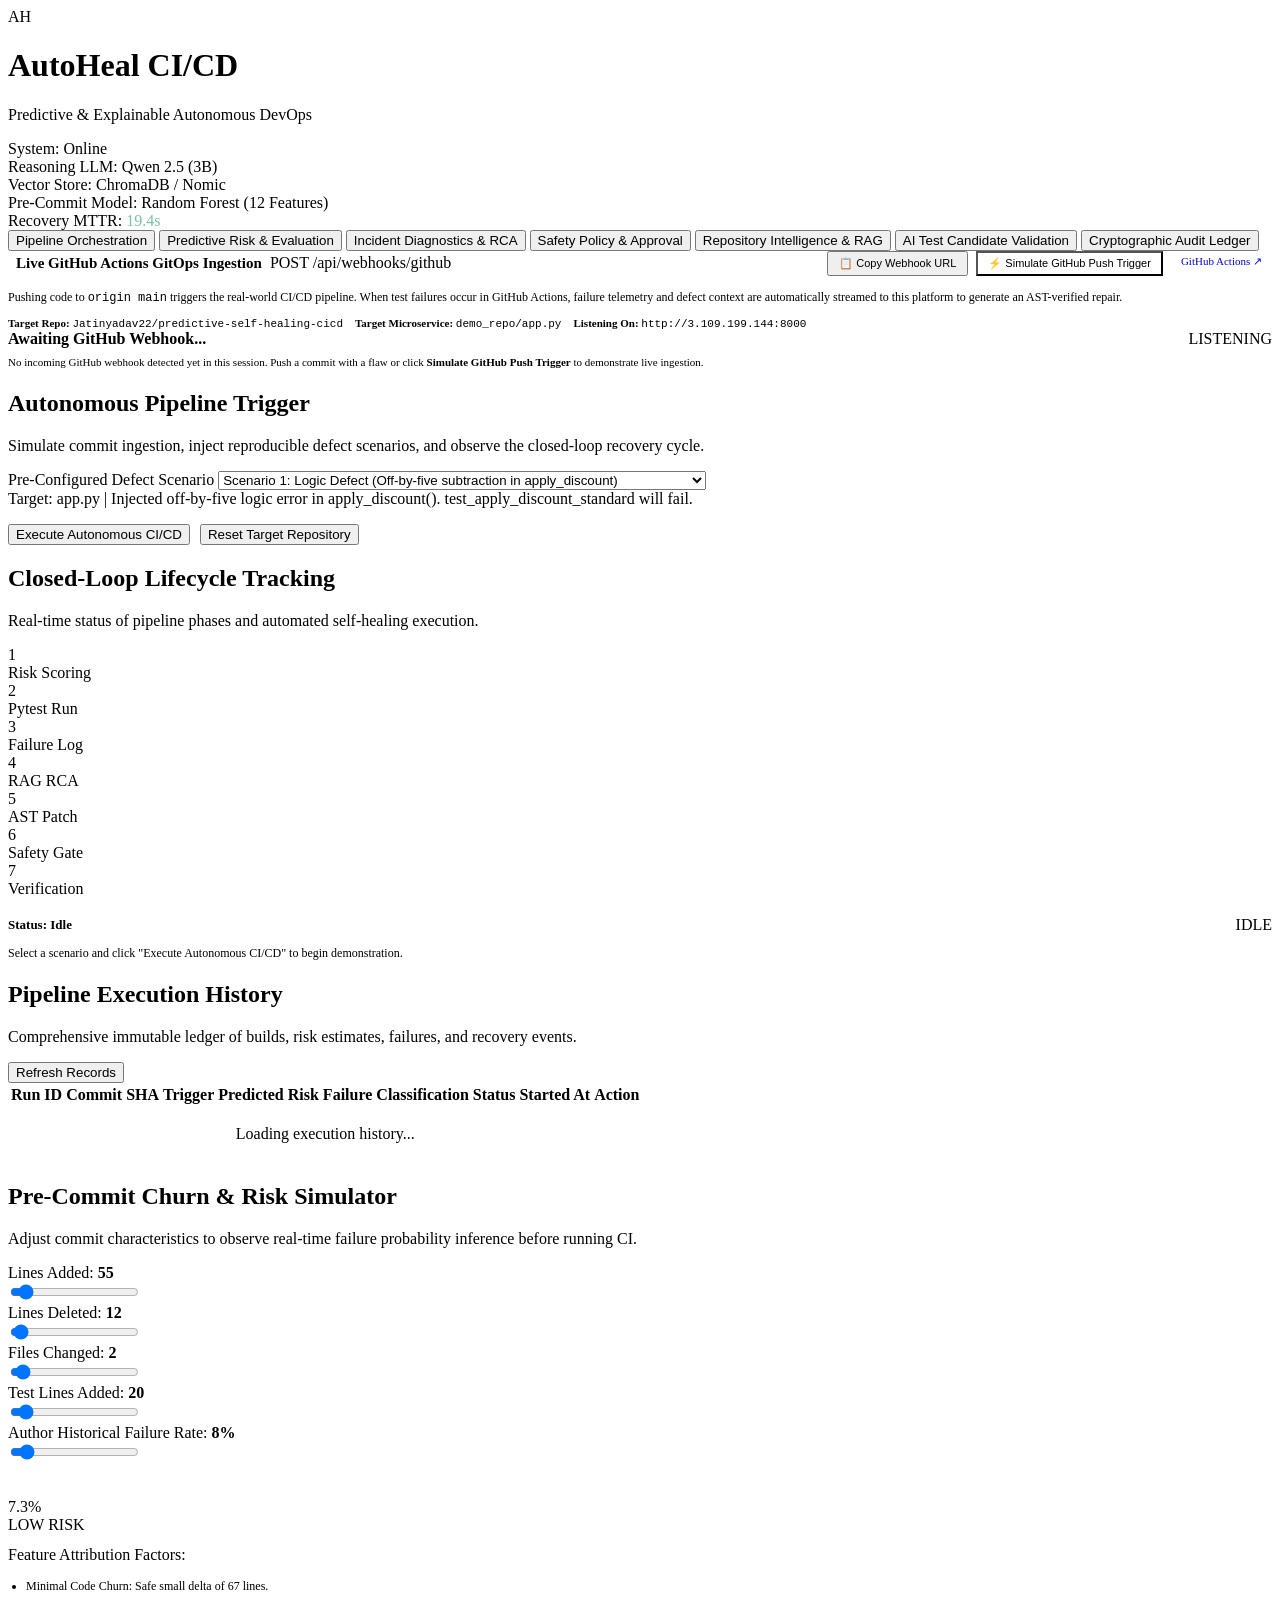
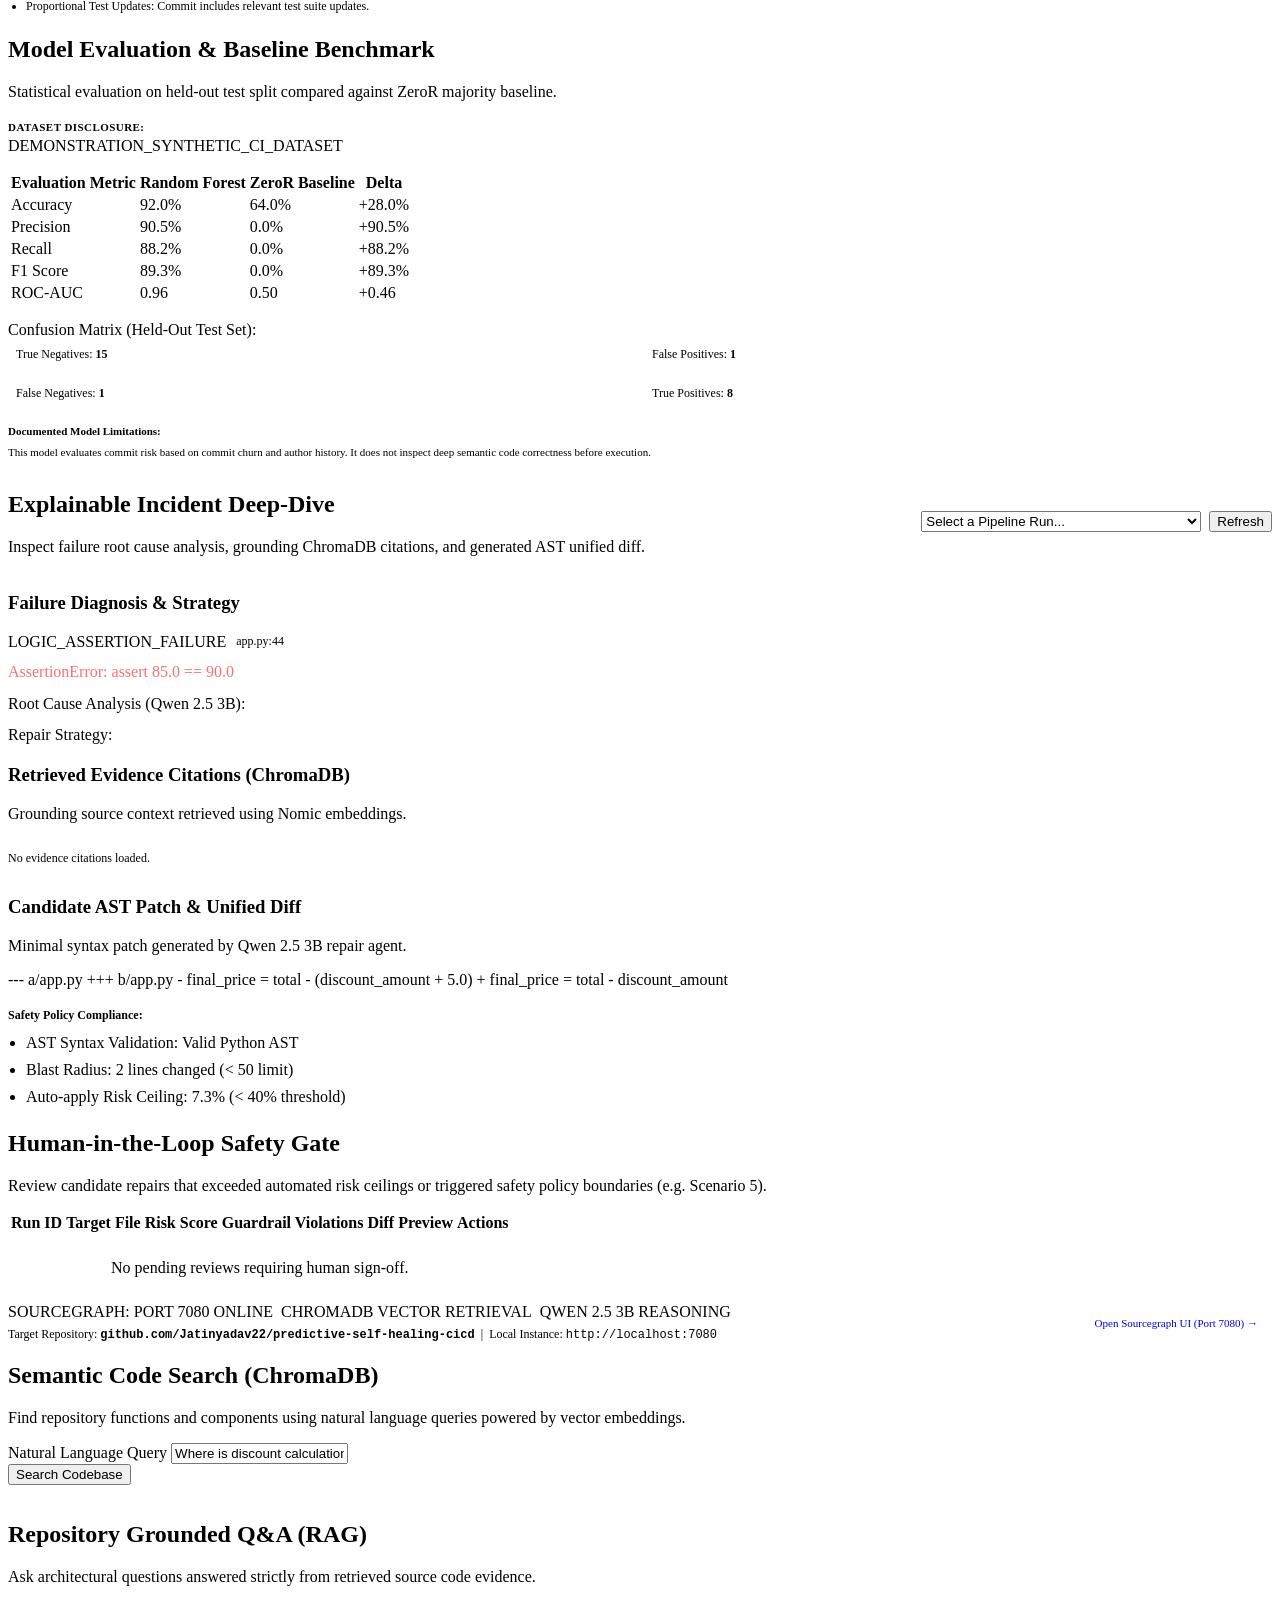
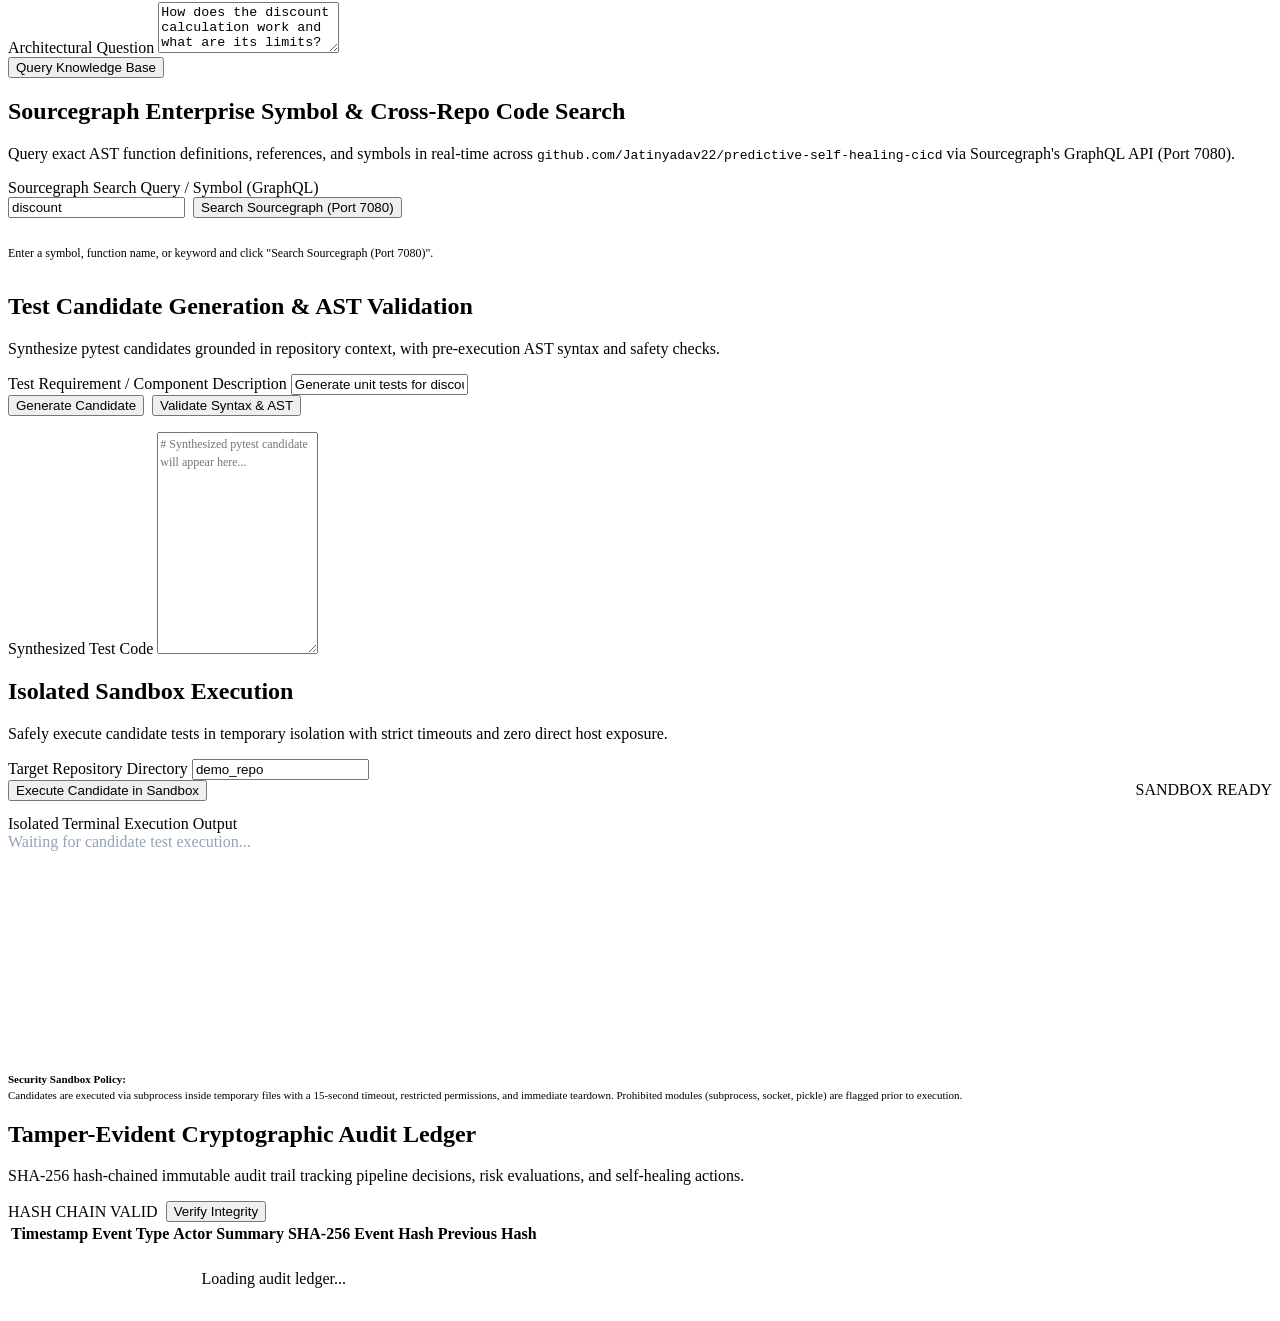
==== commit 40c916cf: "feat: live GitHub Actions webhook ingestion & closed-loop self-healing CI/CD" ====
--- a/src/static/index.html
+++ b/src/static/index.html
@@ -65,6 +65,54 @@
 
         <!-- TAB 1: PIPELINE ORCHESTRATION -->
         <div id="tab-pipeline" class="tab-pane active">
+
+            <!-- LIVE GITOPS & GITHUB ACTIONS WEBHOOK TELEMETRY -->
+            <div class="webhook-monitor-panel">
+                <div style="display: flex; justify-content: space-between; align-items: center; margin-bottom: 12px; flex-wrap: wrap; gap: 10px;">
+                    <div style="display: flex; align-items: center; gap: 8px;">
+                        <span id="webhook-beacon" class="live-beacon"></span>
+                        <h2 style="font-size: 15px; font-weight: 700; color: var(--text-primary); margin: 0;">
+                            Live GitHub Actions GitOps Ingestion
+                        </h2>
+                        <span class="tag-badge">POST /api/webhooks/github</span>
+                    </div>
+                    <div style="display: flex; gap: 8px;">
+                        <button class="btn btn-secondary" style="font-size: 11px; padding: 4px 10px;" onclick="copyWebhookUrl()">
+                            📋 Copy Webhook URL
+                        </button>
+                        <button id="btn-sim-webhook" class="btn btn-primary" style="font-size: 11px; padding: 4px 10px; background-color: var(--brand-accent);" onclick="simulateGitHubWebhook()">
+                            ⚡ Simulate GitHub Push Trigger
+                        </button>
+                        <a href="https://github.com/Jatinyadav22/predictive-self-healing-cicd/actions" target="_blank" class="btn btn-secondary" style="font-size: 11px; padding: 4px 10px; text-decoration: none;">
+                            GitHub Actions ↗
+                        </a>
+                    </div>
+                </div>
+
+                <div class="webhook-grid">
+                    <div>
+                        <p style="font-size: 12px; color: var(--text-secondary); margin-bottom: 10px; line-height: 1.5;">
+                            Pushing code to <code>origin main</code> triggers the real-world CI/CD pipeline. When test failures occur in GitHub Actions, failure telemetry and defect context are automatically streamed to this platform to generate an AST-verified repair.
+                        </p>
+                        <div style="display: flex; flex-wrap: wrap; gap: 12px; font-size: 11px; color: var(--text-muted);">
+                            <span><strong>Target Repo:</strong> <code>Jatinyadav22/predictive-self-healing-cicd</code></span>
+                            <span><strong>Target Microservice:</strong> <code>demo_repo/app.py</code></span>
+                            <span><strong>Listening On:</strong> <code>http://3.109.199.144:8000</code></span>
+                        </div>
+                    </div>
+
+                    <div id="webhook-telemetry-card" class="webhook-telemetry-box">
+                        <div style="display: flex; justify-content: space-between; align-items: center; margin-bottom: 6px;">
+                            <span style="font-weight: 600; color: var(--text-primary);" id="webhook-status-title">Awaiting GitHub Webhook...</span>
+                            <span id="webhook-status-badge" class="status-pill info">LISTENING</span>
+                        </div>
+                        <div id="webhook-details-content" style="color: var(--text-secondary); font-size: 11px; line-height: 1.5;">
+                            No incoming GitHub webhook detected yet in this session. Push a commit with a flaw or click <strong>Simulate GitHub Push Trigger</strong> to demonstrate live ingestion.
+                        </div>
+                    </div>
+                </div>
+            </div>
+
             <div class="grid-cols-2">
                 <!-- Fault Injection & Execution Controls -->
                 <div class="panel">
@@ -169,6 +217,7 @@
                             <tr>
                                 <th>Run ID</th>
                                 <th>Commit SHA</th>
+                                <th>Trigger</th>
                                 <th>Predicted Risk</th>
                                 <th>Failure Classification</th>
                                 <th>Status</th>
@@ -177,7 +226,7 @@
                             </tr>
                         </thead>
                         <tbody id="runs-table-body">
-                            <tr><td colspan="7" style="text-align:center; color:var(--text-muted); padding: 18px;">Loading execution history...</td></tr>
+                            <tr><td colspan="8" style="text-align:center; color:var(--text-muted); padding: 18px;">Loading execution history...</td></tr>
                         </tbody>
                     </table>
                 </div>
@@ -428,19 +477,41 @@
 
         <!-- TAB 5: REPOSITORY INTELLIGENCE & RAG -->
         <div id="tab-intelligence" class="tab-pane">
+            <!-- Sourcegraph & Vector Store Intelligence Status -->
+            <div class="panel" style="margin-bottom: 20px;">
+                <div style="display: flex; justify-content: space-between; align-items: center; flex-wrap: wrap; gap: 12px;">
+                    <div>
+                        <div style="display: flex; align-items: center; gap: 8px;">
+                            <span class="status-pill success" id="sg-status-pill">SOURCEGRAPH: PORT 7080 ONLINE</span>
+                            <span class="status-pill info">CHROMADB VECTOR RETRIEVAL</span>
+                            <span class="status-pill info">QWEN 2.5 3B REASONING</span>
+                        </div>
+                        <p style="margin-top: 6px; margin-bottom: 0; font-size: 12px; color: var(--text-secondary);">
+                            Target Repository: <code style="color: var(--brand-primary); font-weight: 600;">github.com/Jatinyadav22/predictive-self-healing-cicd</code>
+                            &nbsp;|&nbsp; Local Instance: <code>http://localhost:7080</code>
+                        </p>
+                    </div>
+                    <div>
+                        <a href="http://localhost:7080" target="_blank" class="btn btn-secondary" style="font-size: 11px; padding: 6px 14px; text-decoration: none; display: inline-flex; align-items: center; gap: 6px;">
+                            Open Sourcegraph UI (Port 7080) &rarr;
+                        </a>
+                    </div>
+                </div>
+            </div>
+
             <div class="grid-cols-2">
                 <!-- Semantic Code Search -->
                 <div class="panel">
                     <div class="panel-header">
                         <div>
-                            <h2 class="panel-title">Semantic Code Search</h2>
+                            <h2 class="panel-title">Semantic Code Search (ChromaDB)</h2>
                             <p class="panel-description">Find repository functions and components using natural language queries powered by vector embeddings.</p>
                         </div>
                     </div>
 
                     <div class="field-group">
-                        <label class="field-label" for="rag-search-input">Search Query</label>
-                        <input type="text" id="rag-search-input" placeholder="e.g. Where is discount calculation implemented?">
+                        <label class="field-label" for="rag-search-input">Natural Language Query</label>
+                        <input type="text" id="rag-search-input" value="Where is discount calculation implemented?" placeholder="e.g. Where is discount calculation implemented?">
                     </div>
                     <button class="btn btn-primary" onclick="executeSemanticSearch()">Search Codebase</button>
 
@@ -451,18 +522,40 @@
                 <div class="panel">
                     <div class="panel-header">
                         <div>
-                            <h2 class="panel-title">Repository Grounded Q&A</h2>
+                            <h2 class="panel-title">Repository Grounded Q&A (RAG)</h2>
                             <p class="panel-description">Ask architectural questions answered strictly from retrieved source code evidence.</p>
                         </div>
                     </div>
 
                     <div class="field-group">
                         <label class="field-label" for="rag-qa-input">Architectural Question</label>
-                        <textarea id="rag-qa-input" rows="3" placeholder="e.g. Explain how the order processing logic validates items and applies tax."></textarea>
+                        <textarea id="rag-qa-input" rows="3" placeholder="e.g. Explain how the order processing logic validates items and applies tax.">How does the discount calculation work and what are its limits?</textarea>
                     </div>
                     <button class="btn btn-primary" onclick="executeRAGQA()">Query Knowledge Base</button>
 
                     <div id="rag-qa-answer" class="callout" style="margin-top: 16px; display: none;"></div>
+                </div>
+            </div>
+
+            <!-- Sourcegraph Enterprise Symbol & Code Search -->
+            <div class="panel" style="margin-top: 20px;">
+                <div class="panel-header">
+                    <div>
+                        <h2 class="panel-title">Sourcegraph Enterprise Symbol & Cross-Repo Code Search</h2>
+                        <p class="panel-description">Query exact AST function definitions, references, and symbols in real-time across <code>github.com/Jatinyadav22/predictive-self-healing-cicd</code> via Sourcegraph's GraphQL API (Port 7080).</p>
+                    </div>
+                </div>
+
+                <div class="field-group">
+                    <label class="field-label" for="sg-search-input">Sourcegraph Search Query / Symbol (GraphQL)</label>
+                    <div style="display: flex; gap: 8px;">
+                        <input type="text" id="sg-search-input" value="discount" placeholder="e.g. apply_discount or calculate_tax or repo:predictive-self-healing-cicd">
+                        <button class="btn btn-primary" style="white-space: nowrap;" onclick="executeSourcegraphSearch()">Search Sourcegraph (Port 7080)</button>
+                    </div>
+                </div>
+
+                <div id="sg-search-results" style="margin-top: 16px; display: flex; flex-direction: column; gap: 10px;">
+                    <p style="color:var(--text-muted); font-size:12px;">Enter a symbol, function name, or keyword and click "Search Sourcegraph (Port 7080)".</p>
                 </div>
             </div>
         </div>
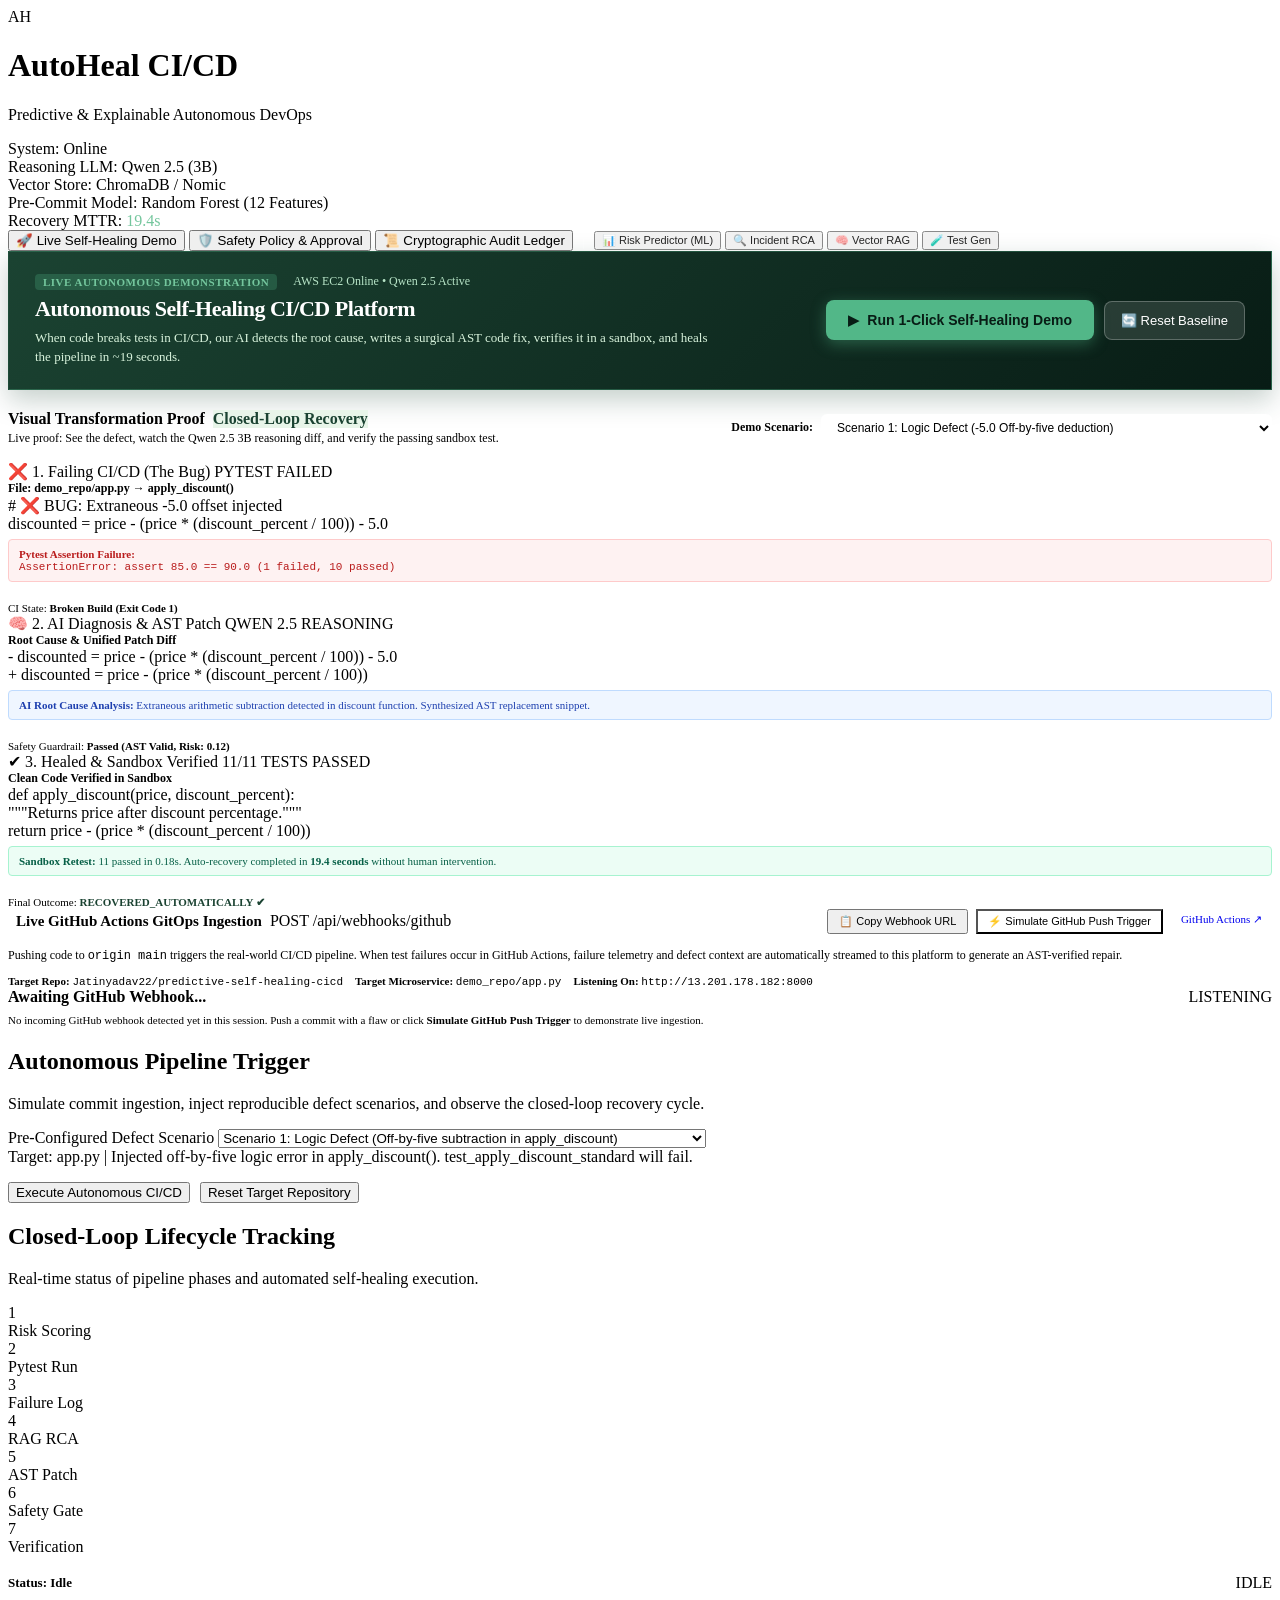
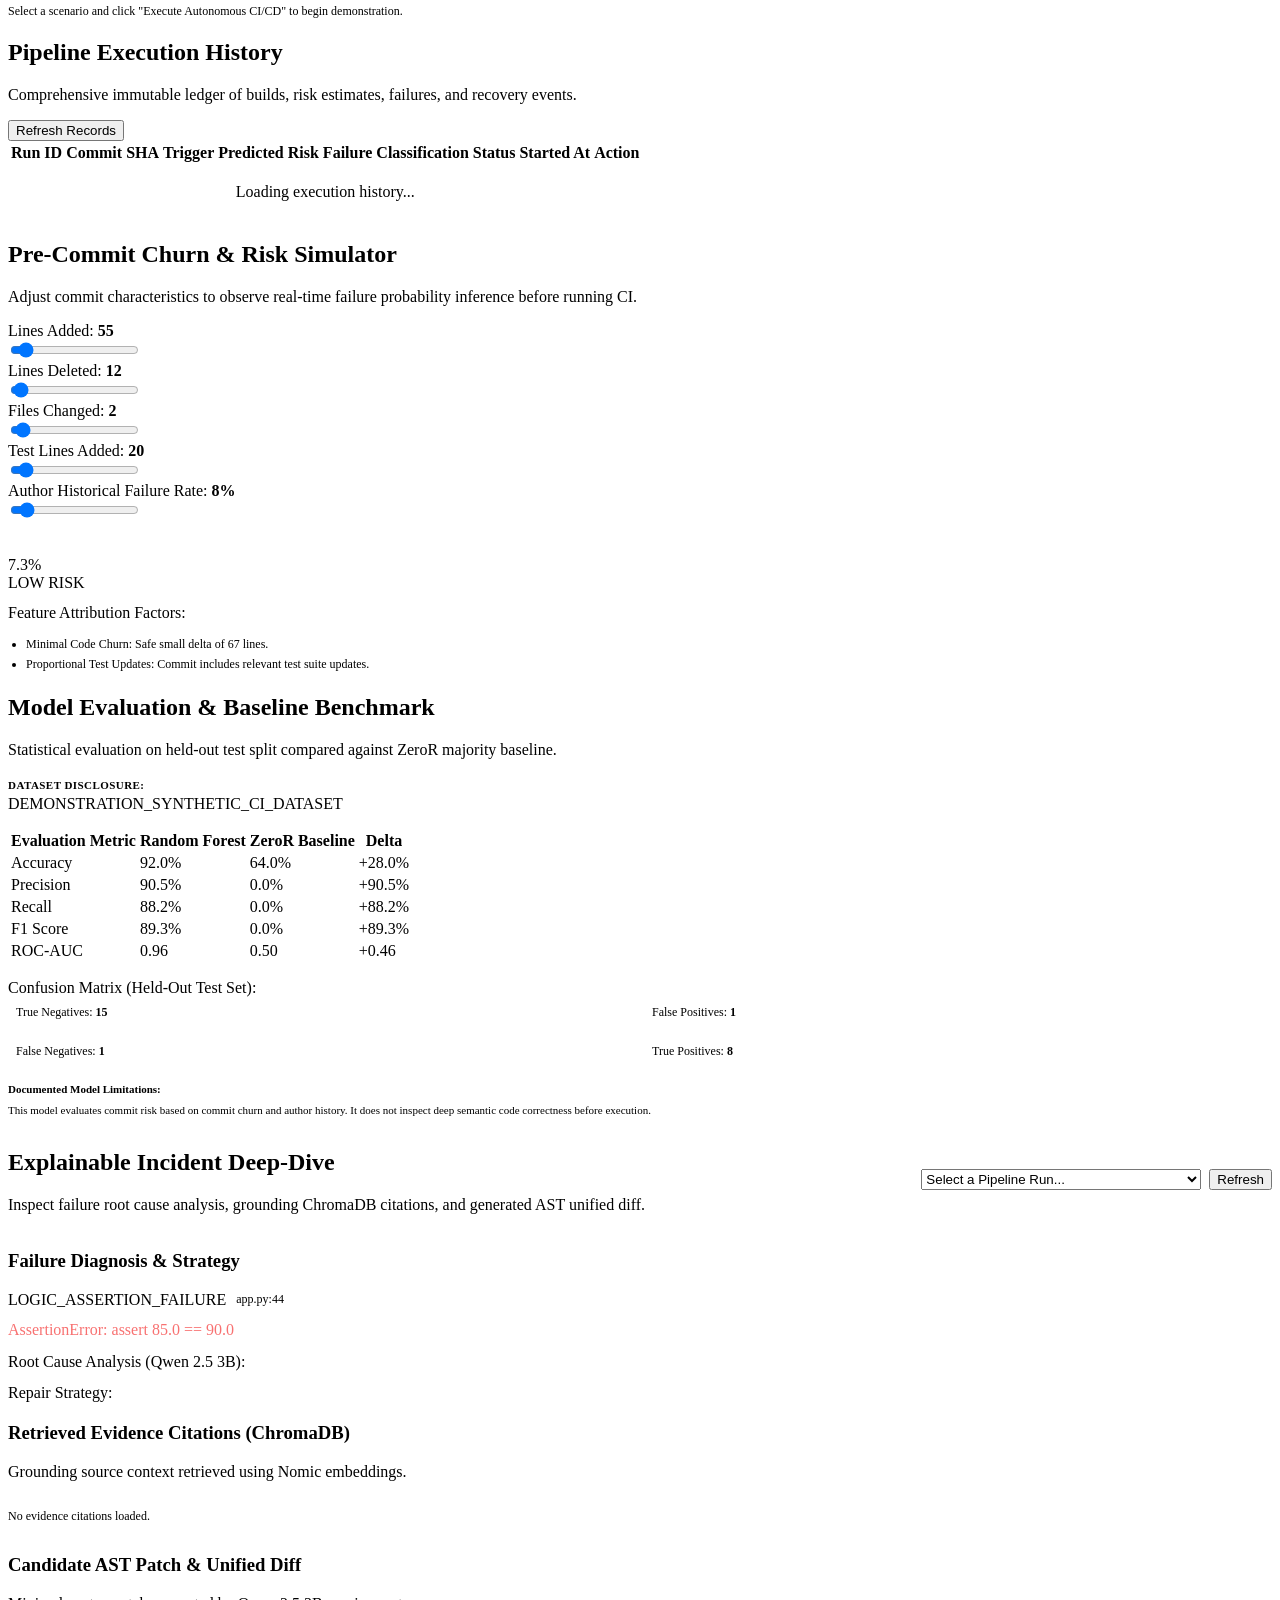
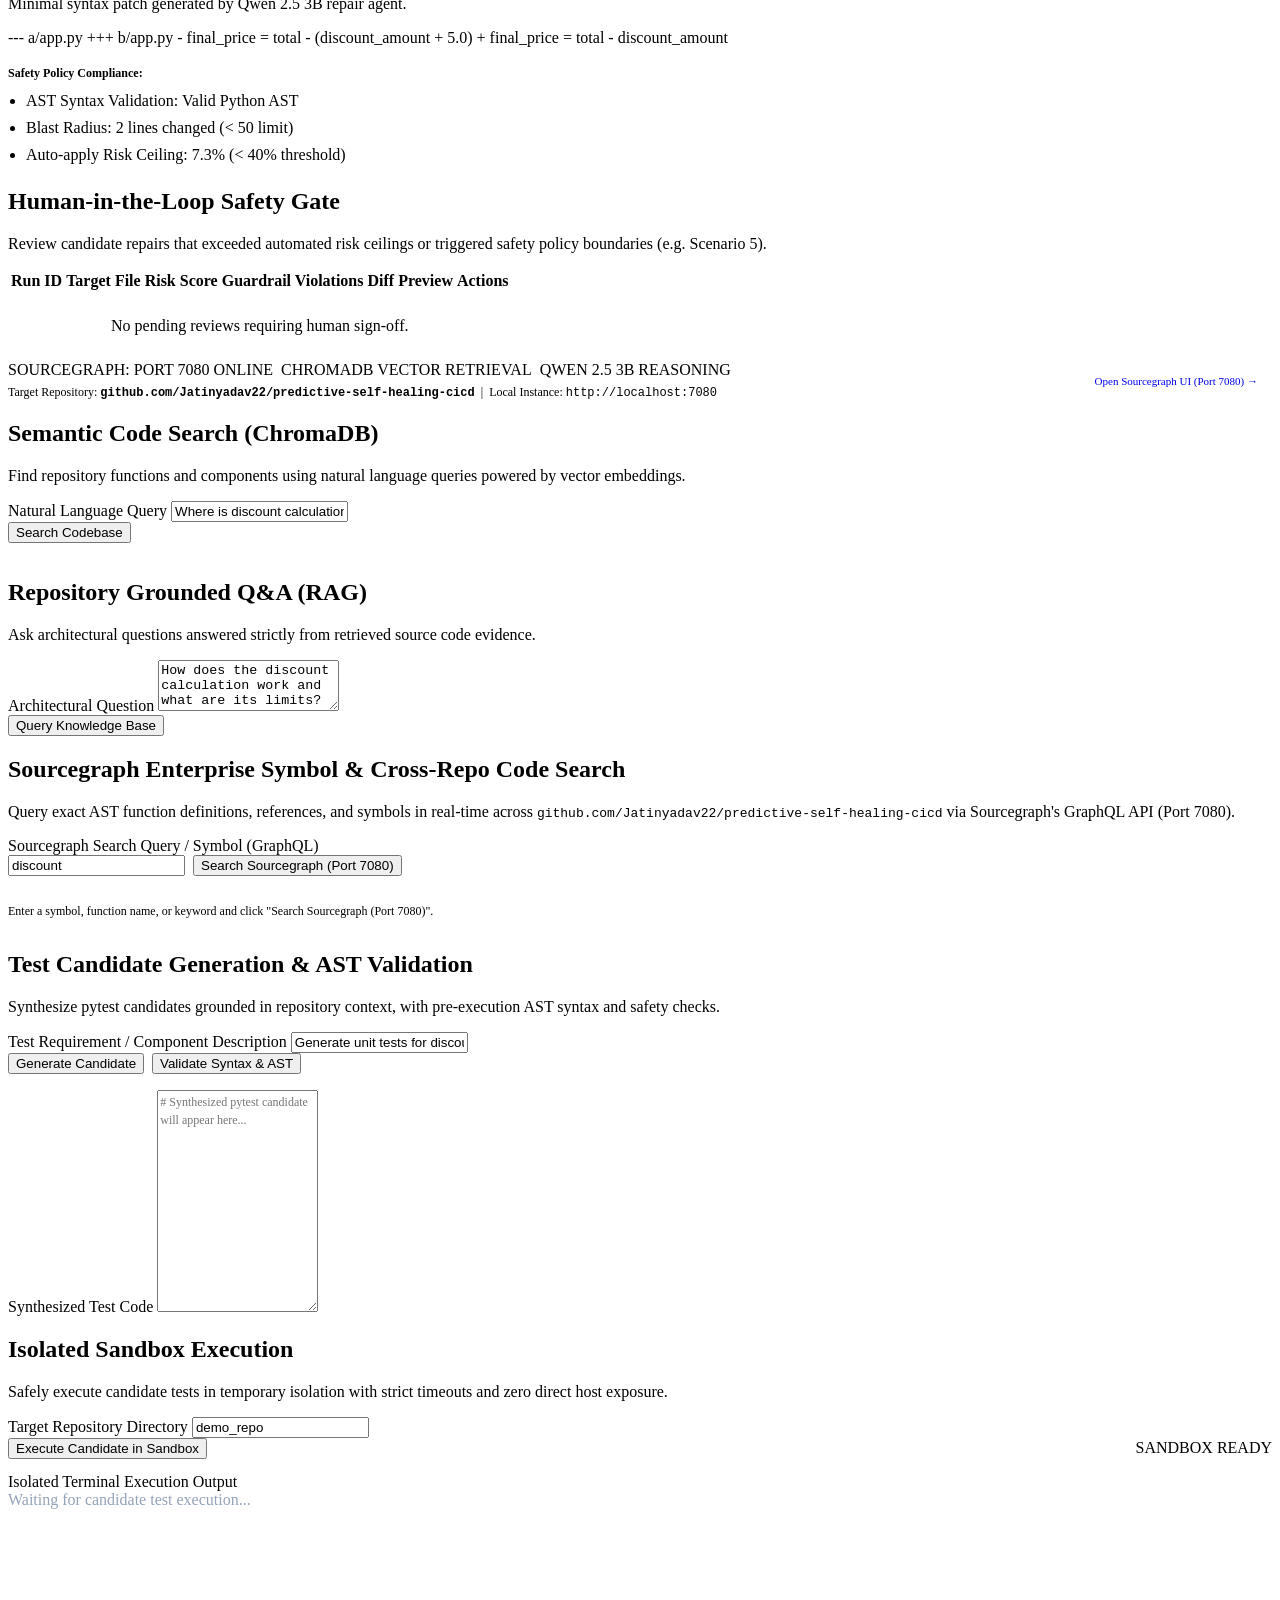
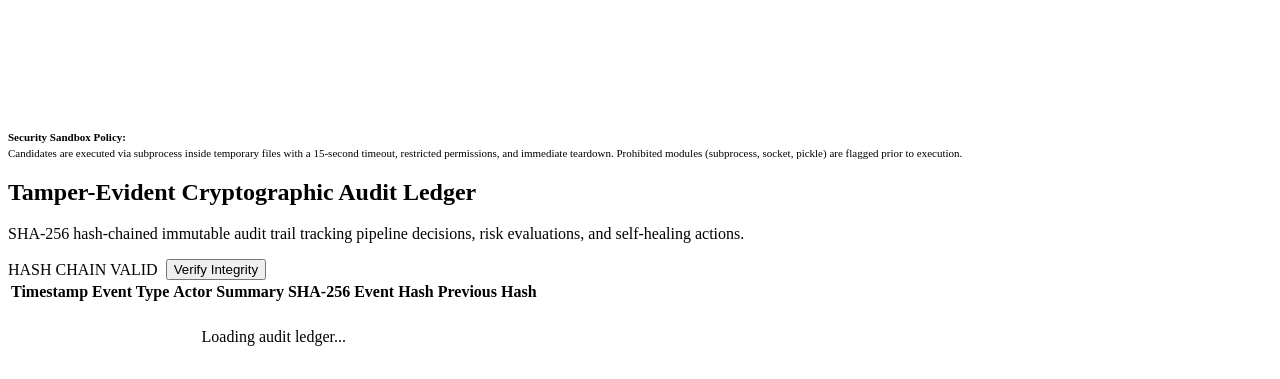
==== commit 2113d8f0: "ci: update AutoHeal endpoint to new EC2 IP 13.201.178.182 and add secret fallback" ====
--- a/src/static/index.html
+++ b/src/static/index.html
@@ -47,24 +47,146 @@
     </header>
 
     <!-- Navigation Tabs -->
-    <nav class="enterprise-nav">
-        <button class="nav-tab-item active" onclick="switchTab('pipeline')">Pipeline Orchestration</button>
-        <button class="nav-tab-item" onclick="switchTab('risk')">Predictive Risk & Evaluation</button>
-        <button class="nav-tab-item" onclick="switchTab('incidents')">Incident Diagnostics & RCA</button>
+    <!-- Streamlined Enterprise Navigation Tabs -->
+    <nav class="enterprise-nav" style="display: flex; align-items: center; gap: 4px; flex-wrap: wrap;">
+        <button class="nav-tab-item active" onclick="switchTab('pipeline')">🚀 Live Self-Healing Demo</button>
         <button class="nav-tab-item" onclick="switchTab('healing')">
-            Safety Policy & Approval
+            🛡️ Safety Policy & Approval
             <span id="pending-count-badge" class="status-pill warning" style="display:none; margin-left:6px; font-size:10px;">0</span>
         </button>
-        <button class="nav-tab-item" onclick="switchTab('intelligence')">Repository Intelligence & RAG</button>
-        <button class="nav-tab-item" onclick="switchTab('testgen')">AI Test Candidate Validation</button>
-        <button class="nav-tab-item" onclick="switchTab('audit')">Cryptographic Audit Ledger</button>
+        <button class="nav-tab-item" onclick="switchTab('audit')">📜 Cryptographic Audit Ledger</button>
+        <span style="display: inline-block; width: 1px; height: 18px; background: rgba(255,255,255,0.25); margin: 0 6px;"></span>
+        <button class="nav-tab-item" onclick="switchTab('risk')" style="opacity: 0.85; font-size: 11px;">📊 Risk Predictor (ML)</button>
+        <button class="nav-tab-item" onclick="switchTab('incidents')" style="opacity: 0.85; font-size: 11px;">🔍 Incident RCA</button>
+        <button class="nav-tab-item" onclick="switchTab('intelligence')" style="opacity: 0.85; font-size: 11px;">🧠 Vector RAG</button>
+        <button class="nav-tab-item" onclick="switchTab('testgen')" style="opacity: 0.85; font-size: 11px;">🧪 Test Gen</button>
     </nav>
 
     <!-- Main Container -->
     <main class="main-wrapper">
 
-        <!-- TAB 1: PIPELINE ORCHESTRATION -->
+        <!-- TAB 1: PIPELINE ORCHESTRATION & LIVE DEMO -->
         <div id="tab-pipeline" class="tab-pane active">
+
+            <!-- HERO DEMO BANNER -->
+            <div class="demo-hero-banner" style="background: linear-gradient(135deg, #1b4332 0%, #081c15 100%); color: #ffffff; border-radius: var(--radius-lg); padding: 22px 26px; margin-bottom: 20px; box-shadow: 0 10px 25px rgba(27,67,50,0.25); border: 1px solid rgba(82, 183, 136, 0.3);">
+                <div style="display: flex; justify-content: space-between; align-items: center; flex-wrap: wrap; gap: 16px;">
+                    <div>
+                        <div style="display: flex; align-items: center; gap: 8px; margin-bottom: 6px;">
+                            <span style="background: rgba(82, 183, 136, 0.25); color: #74c69d; font-size: 11px; font-weight: 700; padding: 2px 8px; border-radius: 4px; text-transform: uppercase; letter-spacing: 0.5px;">Live Autonomous Demonstration</span>
+                            <span class="live-beacon"></span>
+                            <span style="font-size: 12px; color: #b7e4c7;">AWS EC2 Online • Qwen 2.5 Active</span>
+                        </div>
+                        <h2 style="font-size: 22px; font-weight: 800; color: #ffffff; margin: 0 0 6px 0; letter-spacing: -0.5px;">
+                            Autonomous Self-Healing CI/CD Platform
+                        </h2>
+                        <p style="font-size: 13px; color: #d8f3dc; margin: 0; max-width: 680px; line-height: 1.5;">
+                            When code breaks tests in CI/CD, our AI detects the root cause, writes a surgical AST code fix, verifies it in a sandbox, and heals the pipeline in ~19 seconds.
+                        </p>
+                    </div>
+                    <div style="display: flex; gap: 10px; align-items: center; flex-wrap: wrap;">
+                        <button id="btn-hero-demo" class="btn-hero" onclick="runOneClickDemo()" style="font-size: 14px; padding: 12px 22px; background: #52b788; color: #081c15; font-weight: 800; border: none; border-radius: 8px; cursor: pointer; display: flex; align-items: center; gap: 8px; box-shadow: 0 4px 15px rgba(82,183,136,0.4); transition: transform 0.15s ease;">
+                            <span>▶</span> Run 1-Click Self-Healing Demo
+                        </button>
+                        <button class="btn btn-secondary" onclick="resetDemoRepo()" style="background: rgba(255,255,255,0.12); color: #ffffff; border: 1px solid rgba(255,255,255,0.25); padding: 11px 16px; font-size: 13px; border-radius: 8px;">
+                            🔄 Reset Baseline
+                        </button>
+                    </div>
+                </div>
+            </div>
+
+            <!-- VISUAL 3-STAGE TRANSFORMATION SHOWCASE (BEFORE -> AI BRAIN -> AFTER) -->
+            <div class="showcase-container">
+                <div style="display: flex; justify-content: space-between; align-items: center; margin-bottom: 16px; flex-wrap: wrap; gap: 10px;">
+                    <div>
+                        <h3 style="font-size: 16px; font-weight: 700; color: var(--text-primary); margin: 0; display: flex; align-items: center; gap: 8px;">
+                            Visual Transformation Proof
+                            <span class="tag-badge" style="background:#e8f5e9; color:#1b4332; border-color:#a5d6a7;">Closed-Loop Recovery</span>
+                        </h3>
+                        <p style="font-size: 12px; color: var(--text-secondary); margin: 3px 0 0 0;">
+                            Live proof: See the defect, watch the Qwen 2.5 3B reasoning diff, and verify the passing sandbox test.
+                        </p>
+                    </div>
+                    <div style="display: flex; align-items: center; gap: 8px;">
+                        <label for="showcase-scenario-picker" style="font-size: 12px; font-weight: 600; color: var(--text-secondary);">Demo Scenario:</label>
+                        <select id="showcase-scenario-picker" onchange="onShowcaseScenarioChange()" style="font-size: 12px; padding: 6px 12px; border-radius: 6px; border: 1px solid var(--border-regular); background: #ffffff; font-weight: 500;">
+                            <option value="1" selected>Scenario 1: Logic Defect (-5.0 Off-by-five deduction)</option>
+                            <option value="2">Scenario 2: Syntax Error (Unclosed parenthesis)</option>
+                            <option value="5">Scenario 5: High-Risk Inversion (Triggers Safety Boundary & Approval Gate)</option>
+                        </select>
+                    </div>
+                </div>
+
+                <div class="showcase-grid">
+                    <!-- Box 1: The Problem (Red) -->
+                    <div id="card-problem" class="showcase-card card-problem">
+                        <div>
+                            <div class="card-header-label problem">
+                                <span>❌ 1. Failing CI/CD (The Bug)</span>
+                                <span id="card-problem-badge" class="status-pill danger">PYTEST FAILED</span>
+                            </div>
+                            <div style="font-size: 12px; font-weight: 600; color: var(--text-primary);" id="card-problem-file">
+                                File: demo_repo/app.py &rarr; apply_discount()
+                            </div>
+                            <div class="code-snippet-box" id="card-problem-code">
+                                <span class="diff-del"># ❌ BUG: Extraneous -5.0 offset injected<br>discounted = price - (price * (discount_percent / 100)) - 5.0</span>
+                            </div>
+                            <div style="font-size: 11px; color: #b91c1c; background: #fef2f2; padding: 8px 10px; border-radius: 4px; border: 1px solid #fecaca; margin-top: 6px;" id="card-problem-error">
+                                <strong>Pytest Assertion Failure:</strong><br>
+                                <code>AssertionError: assert 85.0 == 90.0 (1 failed, 10 passed)</code>
+                            </div>
+                        </div>
+                        <div style="margin-top: 12px; font-size: 11px; color: var(--text-muted); border-top: 1px dashed var(--border-subtle); padding-top: 8px;">
+                            CI State: <strong style="color: var(--status-danger);">Broken Build (Exit Code 1)</strong>
+                        </div>
+                    </div>
+
+                    <!-- Box 2: AI Brain (Blue) -->
+                    <div id="card-brain" class="showcase-card card-brain">
+                        <div>
+                            <div class="card-header-label brain">
+                                <span>🧠 2. AI Diagnosis & AST Patch</span>
+                                <span id="card-brain-badge" class="status-pill info">QWEN 2.5 REASONING</span>
+                            </div>
+                            <div style="font-size: 12px; font-weight: 600; color: var(--text-primary);" id="card-brain-title">
+                                Root Cause & Unified Patch Diff
+                            </div>
+                            <div class="code-snippet-box" id="card-brain-diff">
+                                <span class="diff-del">-     discounted = price - (price * (discount_percent / 100)) - 5.0</span><br>
+                                <span class="diff-add">+     discounted = price - (price * (discount_percent / 100))</span>
+                            </div>
+                            <div style="font-size: 11px; color: #1e40af; background: #eff6ff; padding: 8px 10px; border-radius: 4px; border: 1px solid #bfdbfe; margin-top: 6px;" id="card-brain-explanation">
+                                <strong>AI Root Cause Analysis:</strong> Extraneous arithmetic subtraction detected in discount function. Synthesized AST replacement snippet.
+                            </div>
+                        </div>
+                        <div style="margin-top: 12px; font-size: 11px; color: var(--text-muted); border-top: 1px dashed var(--border-subtle); padding-top: 8px;">
+                            Safety Guardrail: <strong style="color: var(--brand-primary);" id="card-brain-safety">Passed (AST Valid, Risk: 0.12)</strong>
+                        </div>
+                    </div>
+
+                    <!-- Box 3: The Result (Green) -->
+                    <div id="card-healed" class="showcase-card card-healed">
+                        <div>
+                            <div class="card-header-label healed">
+                                <span>✔ 3. Healed & Sandbox Verified</span>
+                                <span id="card-healed-badge" class="status-pill success">11/11 TESTS PASSED</span>
+                            </div>
+                            <div style="font-size: 12px; font-weight: 600; color: var(--text-primary);" id="card-healed-title">
+                                Clean Code Verified in Sandbox
+                            </div>
+                            <div class="code-snippet-box" id="card-healed-code">
+                                <span class="diff-add">def apply_discount(price, discount_percent):<br>    """Returns price after discount percentage."""<br>    return price - (price * (discount_percent / 100))</span>
+                            </div>
+                            <div style="font-size: 11px; color: #065f46; background: #ecfdf5; padding: 8px 10px; border-radius: 4px; border: 1px solid #a7f3d0; margin-top: 6px;" id="card-healed-summary">
+                                <strong>Sandbox Retest:</strong> 11 passed in 0.18s. Auto-recovery completed in <strong>19.4 seconds</strong> without human intervention.
+                            </div>
+                        </div>
+                        <div style="margin-top: 12px; font-size: 11px; color: var(--text-muted); border-top: 1px dashed var(--border-subtle); padding-top: 8px;">
+                            Final Outcome: <strong style="color: #1b4332;" id="card-healed-outcome">RECOVERED_AUTOMATICALLY ✔</strong>
+                        </div>
+                    </div>
+                </div>
+            </div>
 
             <!-- LIVE GITOPS & GITHUB ACTIONS WEBHOOK TELEMETRY -->
             <div class="webhook-monitor-panel">
@@ -97,7 +219,7 @@
                         <div style="display: flex; flex-wrap: wrap; gap: 12px; font-size: 11px; color: var(--text-muted);">
                             <span><strong>Target Repo:</strong> <code>Jatinyadav22/predictive-self-healing-cicd</code></span>
                             <span><strong>Target Microservice:</strong> <code>demo_repo/app.py</code></span>
-                            <span><strong>Listening On:</strong> <code>http://3.109.199.144:8000</code></span>
+                            <span><strong>Listening On:</strong> <code>http://13.201.178.182:8000</code></span>
                         </div>
                     </div>
 
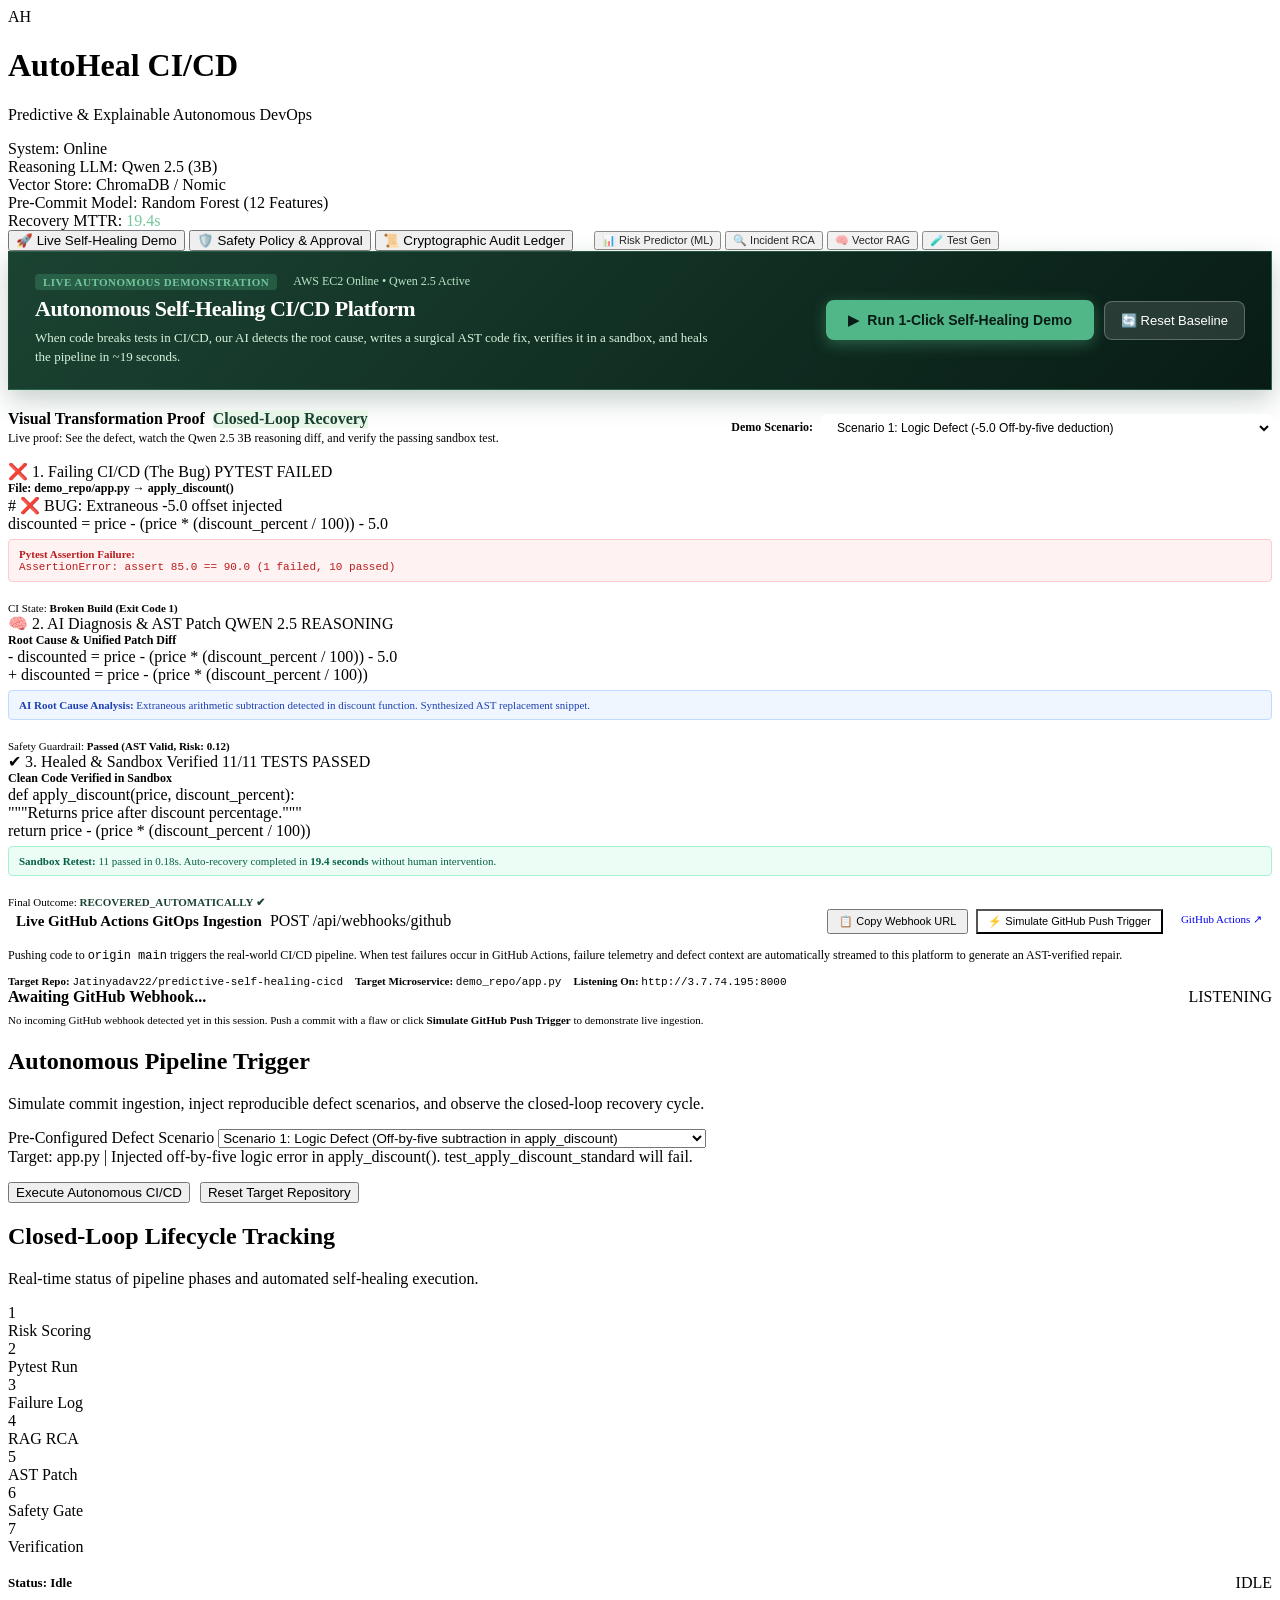
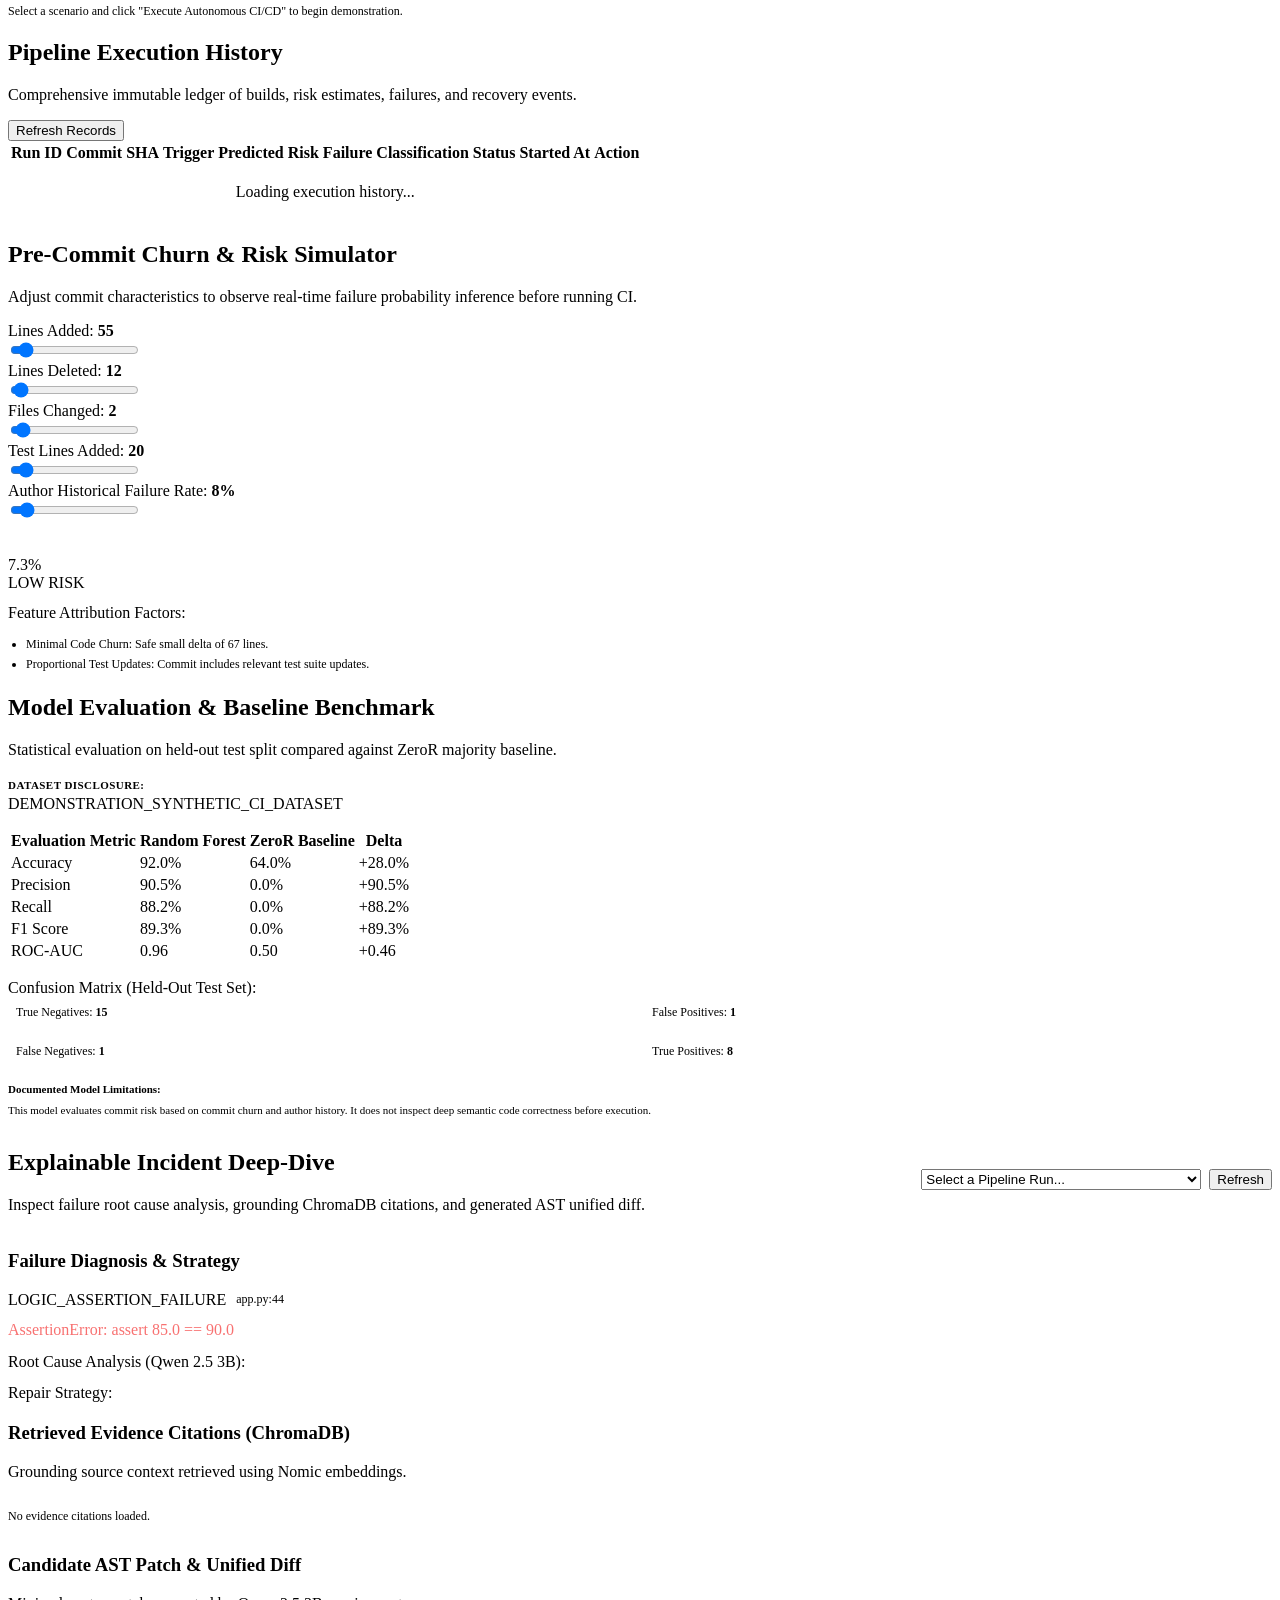
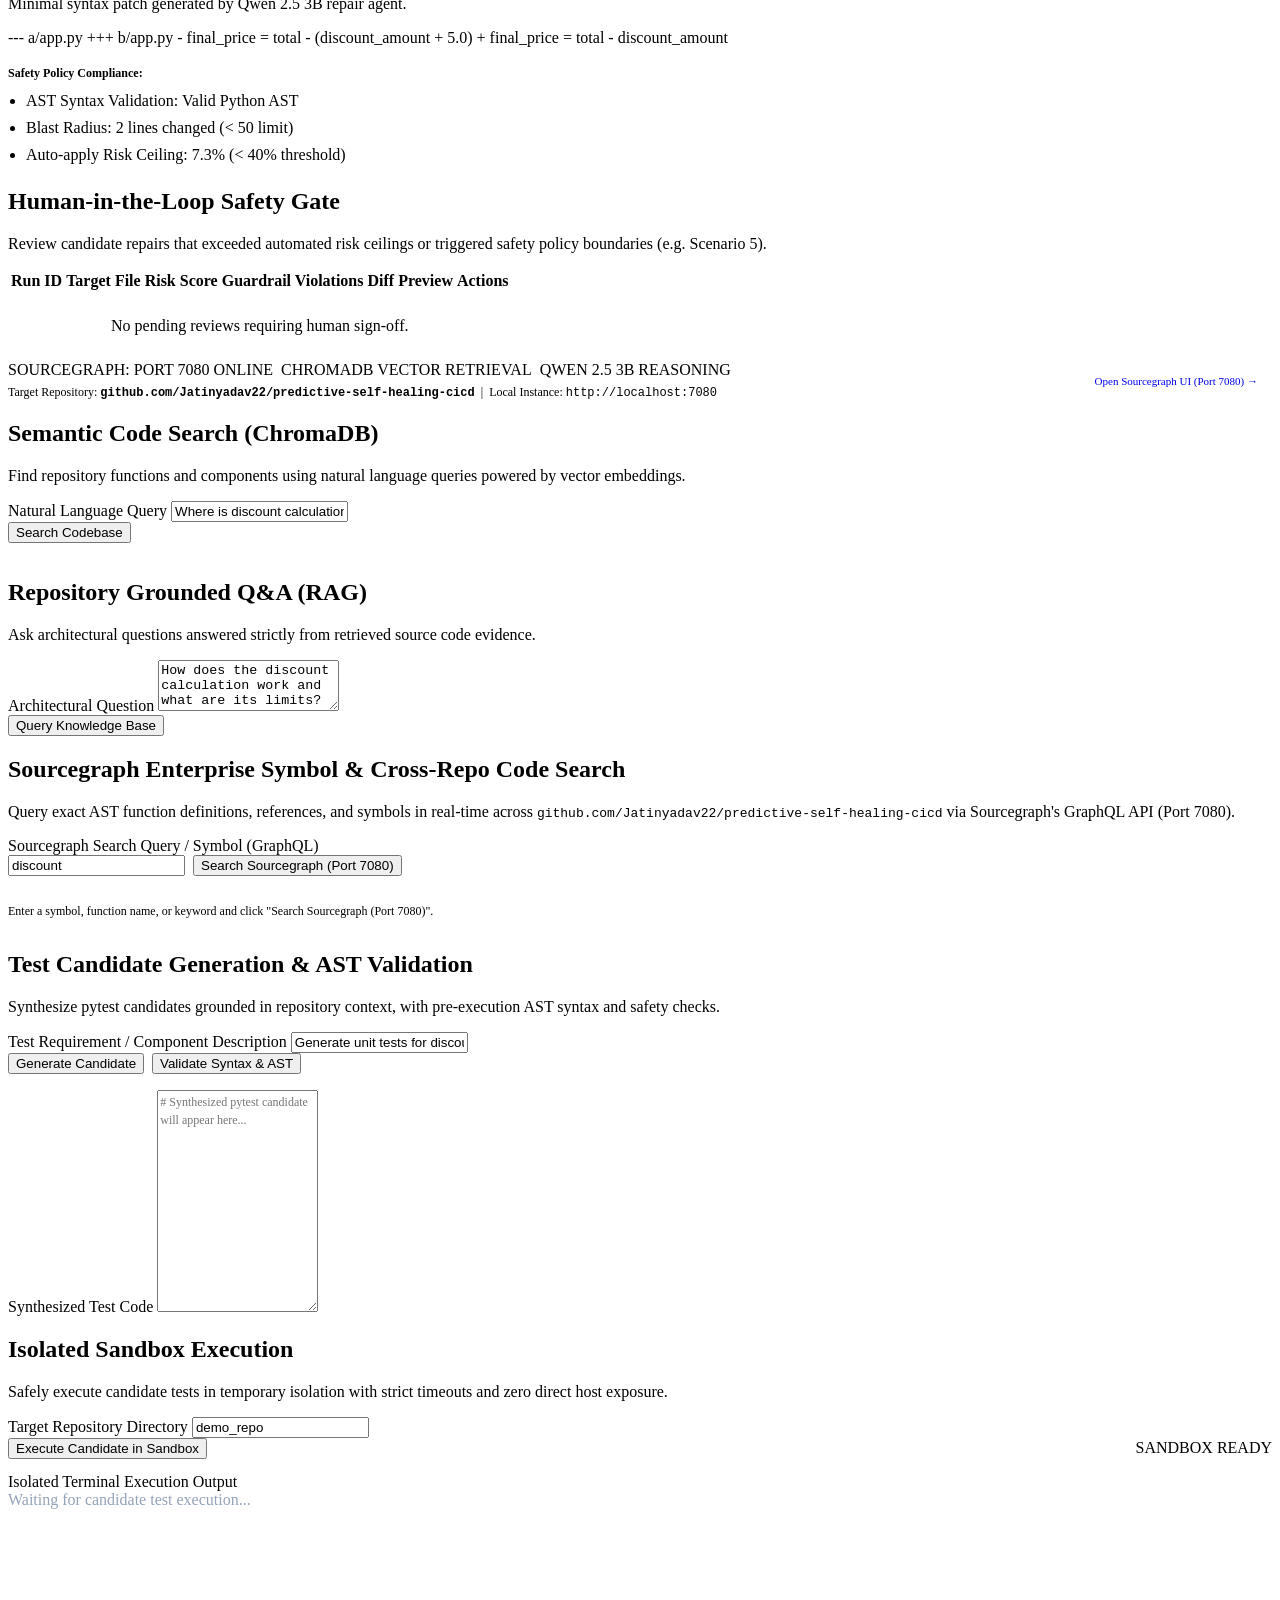
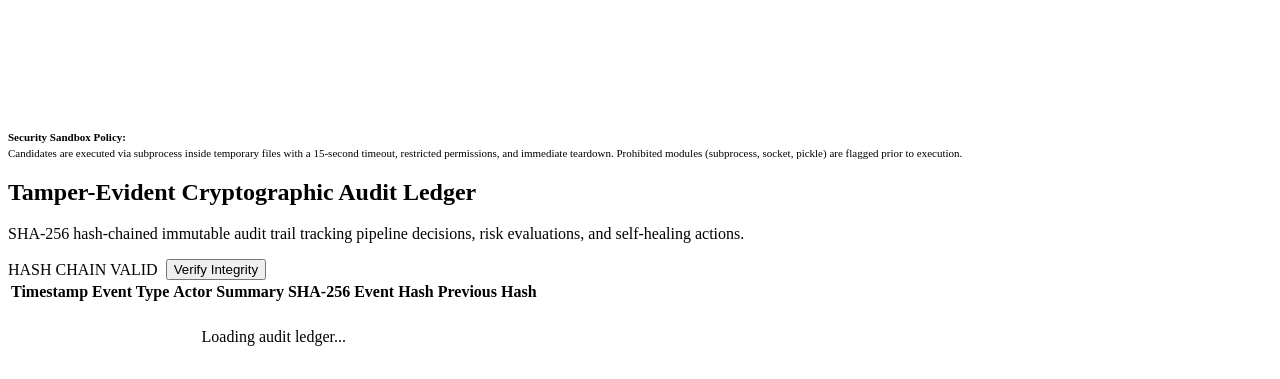
==== commit 43115e9d: "ci: update AutoHeal endpoint to new EC2 IP 3.7.74.195" ====
--- a/src/static/index.html
+++ b/src/static/index.html
@@ -219,7 +219,7 @@
                         <div style="display: flex; flex-wrap: wrap; gap: 12px; font-size: 11px; color: var(--text-muted);">
                             <span><strong>Target Repo:</strong> <code>Jatinyadav22/predictive-self-healing-cicd</code></span>
                             <span><strong>Target Microservice:</strong> <code>demo_repo/app.py</code></span>
-                            <span><strong>Listening On:</strong> <code>http://13.201.178.182:8000</code></span>
+                            <span><strong>Listening On:</strong> <code id="server-listening-url">http://3.7.74.195:8000</code></span>
                         </div>
                     </div>
 
